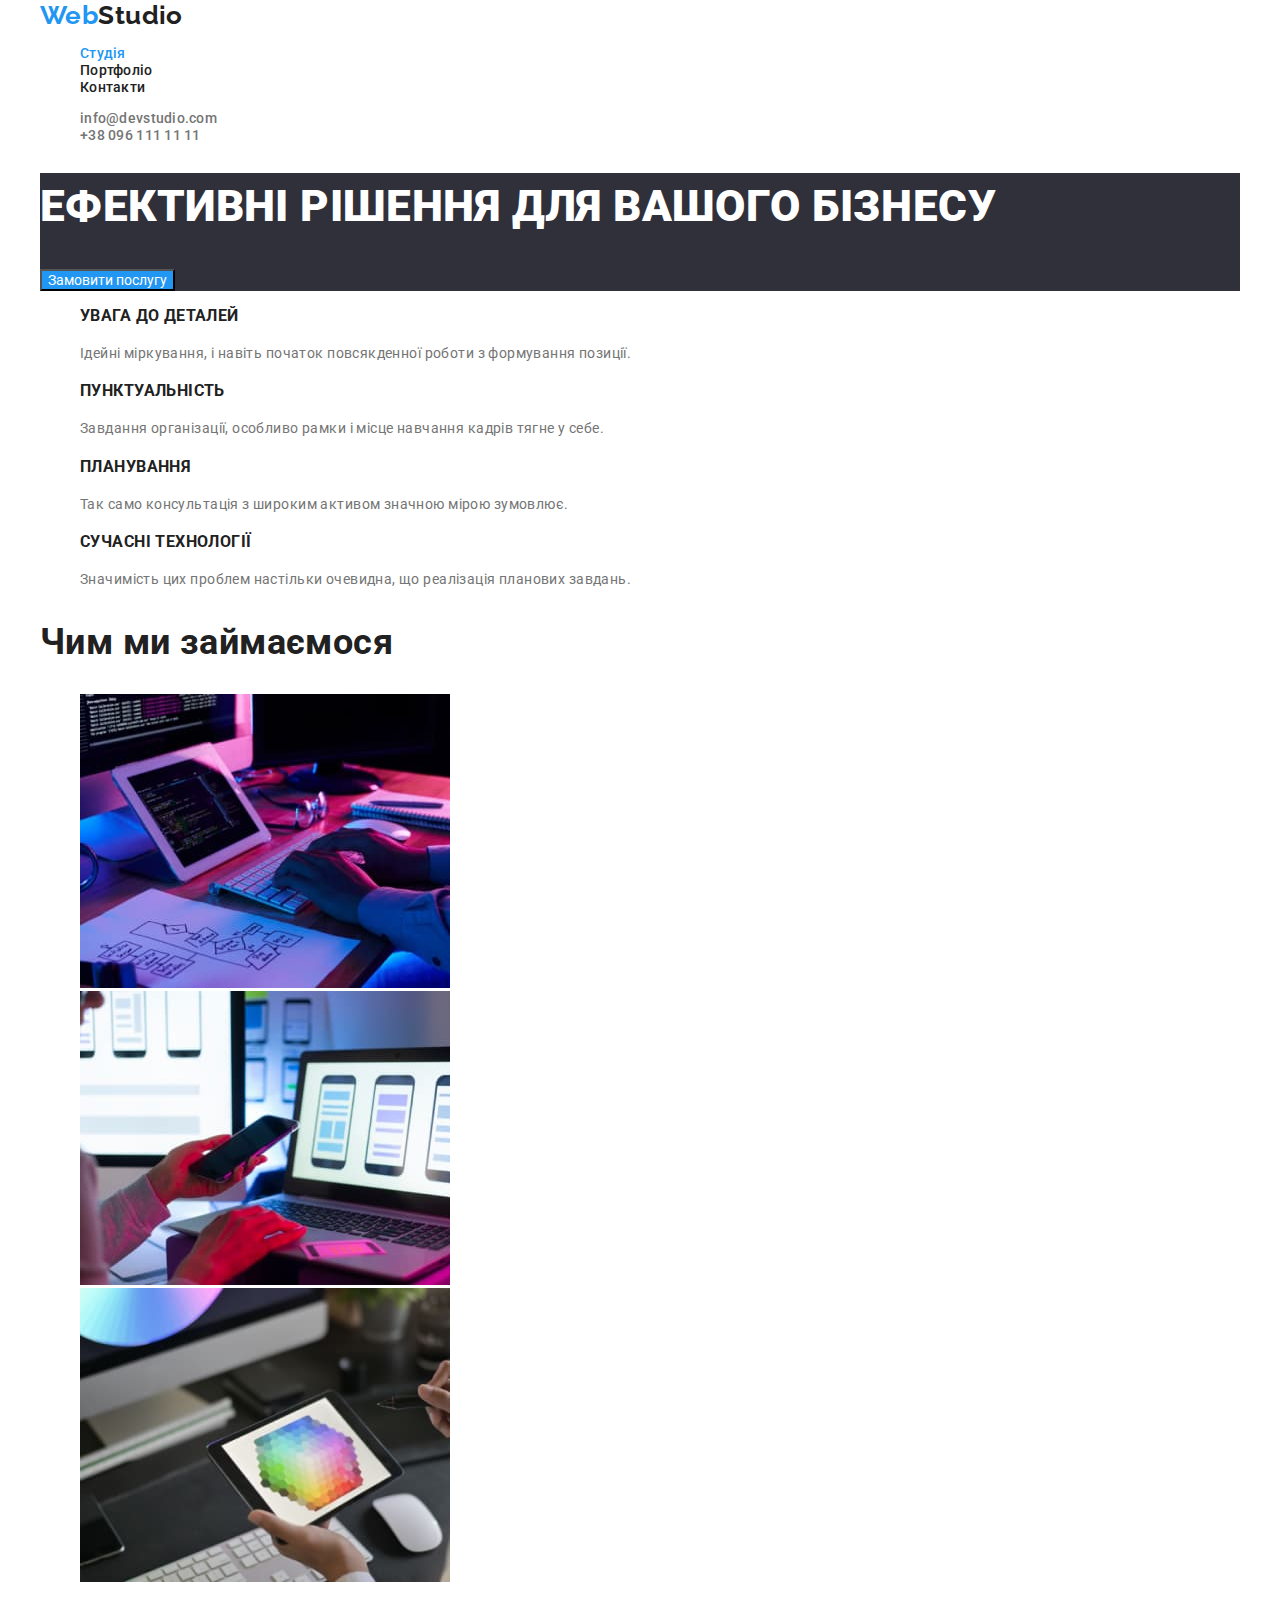
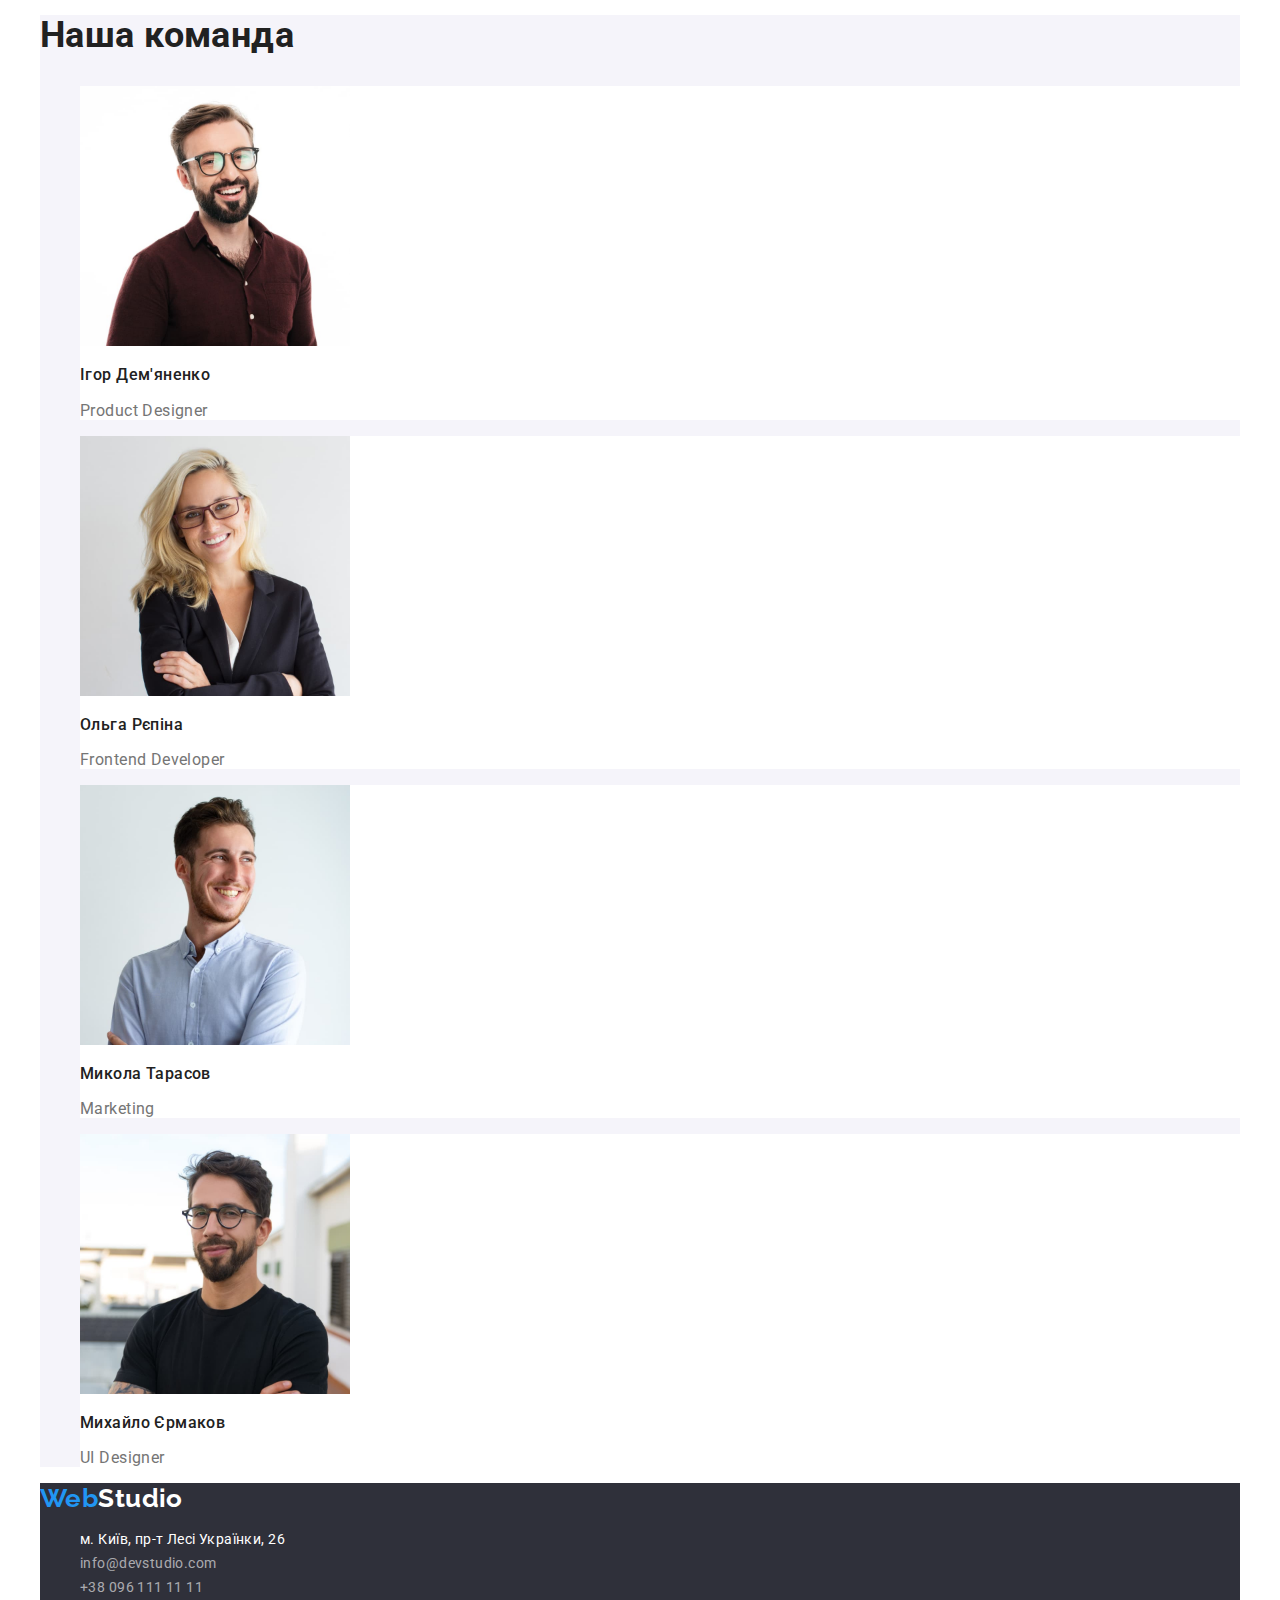
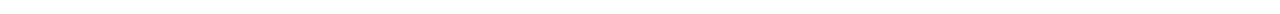
==== index.html @ c24fa5ad "start hw3" ====
<!DOCTYPE html>
<html lang="uk">
  <head>
    <meta charset="UTF-8" />
    <meta http-equiv="X-UA-Compatible" content="IE=edge" />
    <meta name="viewport" content="width=device-width, initial-scale=1.0" />
    <title>WebStudio</title>
    <link rel="preconnect" href="https://fonts.googleapis.com" />
    <link rel="preconnect" href="https://fonts.gstatic.com" crossorigin />
    <link
      href="https://fonts.googleapis.com/css2?family=Raleway:wght@700&family=Roboto:wght@400;500;700;900&display=swap"
      rel="stylesheet"
    />
    <link
      rel="stylesheet"
      href="https://cdnjs.cloudflare.com/ajax/libs/modern-normalize/1.1.0/modern-normalize.min.css"
    />
    <link rel="stylesheet" href="./css/styles.css" />
  </head>
  <div class="container">
    <body>
      <!--Header-->
      <header>
        <nav>
          <a href="./index.html" class="logo"> <span class="web-color">Web</span>Studio </a>

          <ul class="site-nav list">
            <li><a href="./index.html" class="link current"> Студія </a></li>
            <li><a href="./portfolio.html" class="link"> Портфоліо </a></li>
            <li><a href="#" class="link"> Контакти </a></li>
          </ul>
        </nav>

        <ul class="contact-nav list">
          <li><a href="mailto:info@devstudio.com" class="link-contact">info@devstudio.com</a></li>
          <li><a href="tel:+380961111111" class="link-contact">+38 096 111 11 11</a></li>
        </ul>
      </header>
      <main>
        <!--Головний банер-->
        <section class="hero">
          <h1 class="hero-text">Ефективні рішення для вашого бізнесу</h1>
          <button type="button" class="button primary">Замовити послугу</button>
        </section>
        <!--Наші переваги-->
        <section class="section">
          <h2 class="section-title visually-hidden">Наші переваги</h2>
          <ul class="feature-list list">
            <li>
              <h3 class="title-features">УВАГА ДО ДЕТАЛЕЙ</h3>
              <p class="p-features">
                Ідейні міркування, і навіть початок повсякденної роботи з формування позиції.
              </p>
            </li>
            <li>
              <h3 class="title-features">ПУНКТУАЛЬНІСТЬ</h3>
              <p class="p-features">
                Завдання організації, особливо рамки і місце навчання кадрів тягне у себе.
              </p>
            </li>
            <li>
              <h3 class="title-features">ПЛАНУВАННЯ</h3>
              <p class="p-features">
                Так само консультація з широким активом значною мірою зумовлює.
              </p>
            </li>
            <li>
              <h3 class="title-features">СУЧАСНІ ТЕХНОЛОГІЇ</h3>
              <p class="p-features">
                Значимість цих проблем настільки очевидна, що реалізація планових завдань.
              </p>
            </li>
          </ul>
        </section>
        <!--Чим ми займаємось-->
        <section class="section">
          <h2 class="section-title">Чим ми займаємося</h2>
          <ul class="list">
            <li>
              <img src="./images/box_1.jpg" alt="Програміст працює за робочим місцем" width="370" />
            </li>
            <li>
              <img
                src="./images/box_2.jpg"
                alt="Дизайнер дивиться на макети майбутнього мобільного сайту"
                width="370"
              />
            </li>
            <li>
              <img src="./images/box_3.jpg" alt="Дизайнер обирає кольори на планшеті" width="370" />
            </li>
          </ul>
        </section>
        <!--Наша команда-->
        <section class="section-team">
          <h2 class="section-title">Наша команда</h2>
          <ul class="team-list list">
            <li class="team-card">
              <img src="./images/img_1.jpg" alt="Зображення Ігора Дем'яненко" width="270" />
              <h3 class="team-header">Ігор Дем'яненко</h3>
              <p class="team-text">Product Designer</p>
            </li>
            <li class="team-card">
              <img src="./images/img_2.jpg" alt="Зображення Ольги Рєпіной" width="270" />
              <h3 class="team-header">Ольга Рєпіна</h3>
              <p class="team-text">Frontend Developer</p>
            </li>
            <li class="team-card">
              <img src="./images/img_3.jpg" alt="Зображення Миколи Тарасова" width="270" />
              <h3 class="team-header">Микола Тарасов</h3>
              <p class="team-text">Marketing</p>
            </li>
            <li class="team-card">
              <img src="./images/img_4.jpg" alt="Зображення Михайла Єрмакова" width="270" />
              <h3 class="team-header">Михайло Єрмаков</h3>
              <p class="team-text">UI Designer</p>
            </li>
          </ul>
        </section>
      </main>
      <!--Підвал-->
      <footer class="pidval">
        <a href="./index.html" class="logo-footer"> <span class="web-color">Web</span>Studio </a>
        <address class="no-italic">
          <ul class="footer-nav">
            <li>
              <a
                href="https://goo.gl/maps/CPtrU1FHBa2aNyZL9"
                target="_blank"
                rel="noopener noreferrer nofollow"
                class="google-adress"
              >
                м. Київ, пр-т Лесі Українки, 26
              </a>
            </li>
            <li>
              <a href="mailto:info@devstudio.com" class="footer-contact">info@devstudio.com</a>
            </li>
            <li><a href="tel:+380961111111" class="footer-contact">+38 096 111 11 11</a></li>
          </ul>
        </address>
      </footer>
    </body>
  </div>
</html>
---- css/styles.css ----
:root {
  --primary-text-color: #757575;
  --H-and-header: #212121;
  --logo-and-hover: #2196f3;
  --button-no-active: #f5f4fa;
  --background-color: #fff;
  --background-color-secondary: #2f303a;
}
/*головне*/
body {
  font-family: 'Raleway', sans-serif;
  font-family: 'Roboto', sans-serif;
  background-color: var(--background-color);
  color: var(--primary-text-color);
  font-weight: 400;
  font-size: 14px;
  letter-spacing: 0.03em;
  margin: 0;
}
/*загальні класи*/
.list {
  list-style: none;
}
.container {
  width: 1200px;
  margin-left: auto;
  margin-right: auto;
}
.section-title {
  font-weight: 700;
  font-size: 36px;
  line-height: 1.16;
  color: var(--H-and-header);
}
.button {
  color: var(--background-color);
  background-color: var(--logo-and-hover);
  cursor: pointer;
}
.button:hover,
.button:focus {
  background-color: #188ce8;
}
.visually-hidden {
  position: absolute;
  white-space: nowrap;
  width: 1px;
  height: 1px;
  overflow: hidden;
  border: 0;
  padding: 0;
  clip: rect(0 0 0 0);
  clip-path: inset(50%);
  margin: -1px;
}
.no-italic {
  font-style: normal;
}
/*головний банер*/
.hero {
  background: var(--background-color-secondary);
}
.hero-text {
  font-weight: 900;
  font-size: 44px;
  line-height: 1.5;
  text-transform: uppercase;
  color: var(--background-color);
}
/*логотип сайта*/
.logo {
  color: var(--H-and-header);
  font-family: 'Raleway';
  font-weight: 700;
  font-size: 26px;
  line-height: 1.19;
  text-decoration: none;
}
.web-color {
  color: var(--logo-and-hover);
}

/*навігація по сайту*/
.site-nav .link {
  color: var(--H-and-header);
  font-weight: 500;
  line-height: 1.14;
  letter-spacing: 0.02em;
  text-decoration: none;
}
.site-nav .link:hover,
.site-nav .link:focus {
  color: var(--logo-and-hover);
}
.site-nav .link.current {
  color: var(--logo-and-hover);
}
.contact-nav .link-contact {
  font-weight: 500;
  line-height: 1.14;
  letter-spacing: 0.02em;
  color: var(--primary-text-color);
  text-decoration: none;
}
.contact-nav .link-contact:hover,
.contact-nav .link-contact:focus {
  color: var(--logo-and-hover);
}
/*Наші переваги*/
.title-features {
  font-weight: 700;
  line-height: 1.14;
  text-transform: uppercase;
  color: var(--H-and-header);
}
.p-features {
  line-height: 1.71;
}
/*наша команда*/
.section-team {
  background-color: var(--button-no-active);
}
.team-card {
  background-color: var(--background-color);
}
.team-header {
  color: var(--H-and-header);
  font-weight: 500;
  font-size: 16px;
  line-height: 1.19;
}
.team-text {
  font-size: 16px;
  line-height: 1.19;
}
/*сторінка портфоліо*/
.portfolio-list .list {
  color: var(--H-and-header);
}
.button-portfolio {
  background-color: var(--button-no-active);
  color: var(--H-and-header);
  cursor: pointer;
}
.button-portfolio:hover,
.button-portfolio:focus {
  color: var(--background-color);
  background-color: var(--logo-and-hover);
}
.portfolio-header {
  font-weight: 700;
  font-size: 18px;
  line-height: 2;
  letter-spacing: 0.06em;
  color: var(--H-and-header);
}
.content-portfolio {
  font-size: 16px;
  line-height: 1.19;
}
/*footer*/
/*контакти*/
.pidval {
  background-color: var(--background-color-secondary);
}
.logo-footer {
  color: var(--background-color);
  font-family: 'Raleway';
  font-weight: 700;
  font-size: 26px;
  line-height: 1.19;
  text-decoration: none;
}
.footer-nav {
  list-style: none;
}
.google-adress {
  line-height: 1.71;
  color: var(--background-color);
  text-decoration: none;
}
.footer-contact {
  text-decoration: none;
  line-height: 1.71;
  color: rgba(255, 255, 255, 0.6);
}
.google-adress:hover,
.google-adress:focus {
  color: var(--logo-and-hover);
}
.footer-contact:hover,
.footer-contact:focus {
  color: var(--logo-and-hover);
}
/* header text color #212121 */
/* main text color #757575 */
/* text on banner and button color background: #FFFFFF; */
/* text on banner and button blue: #2196F3 ; */
/* text black: #000000; */
/* big banner: #2F303A; */
/* our team background and buttons filter: #F5F4FA; */
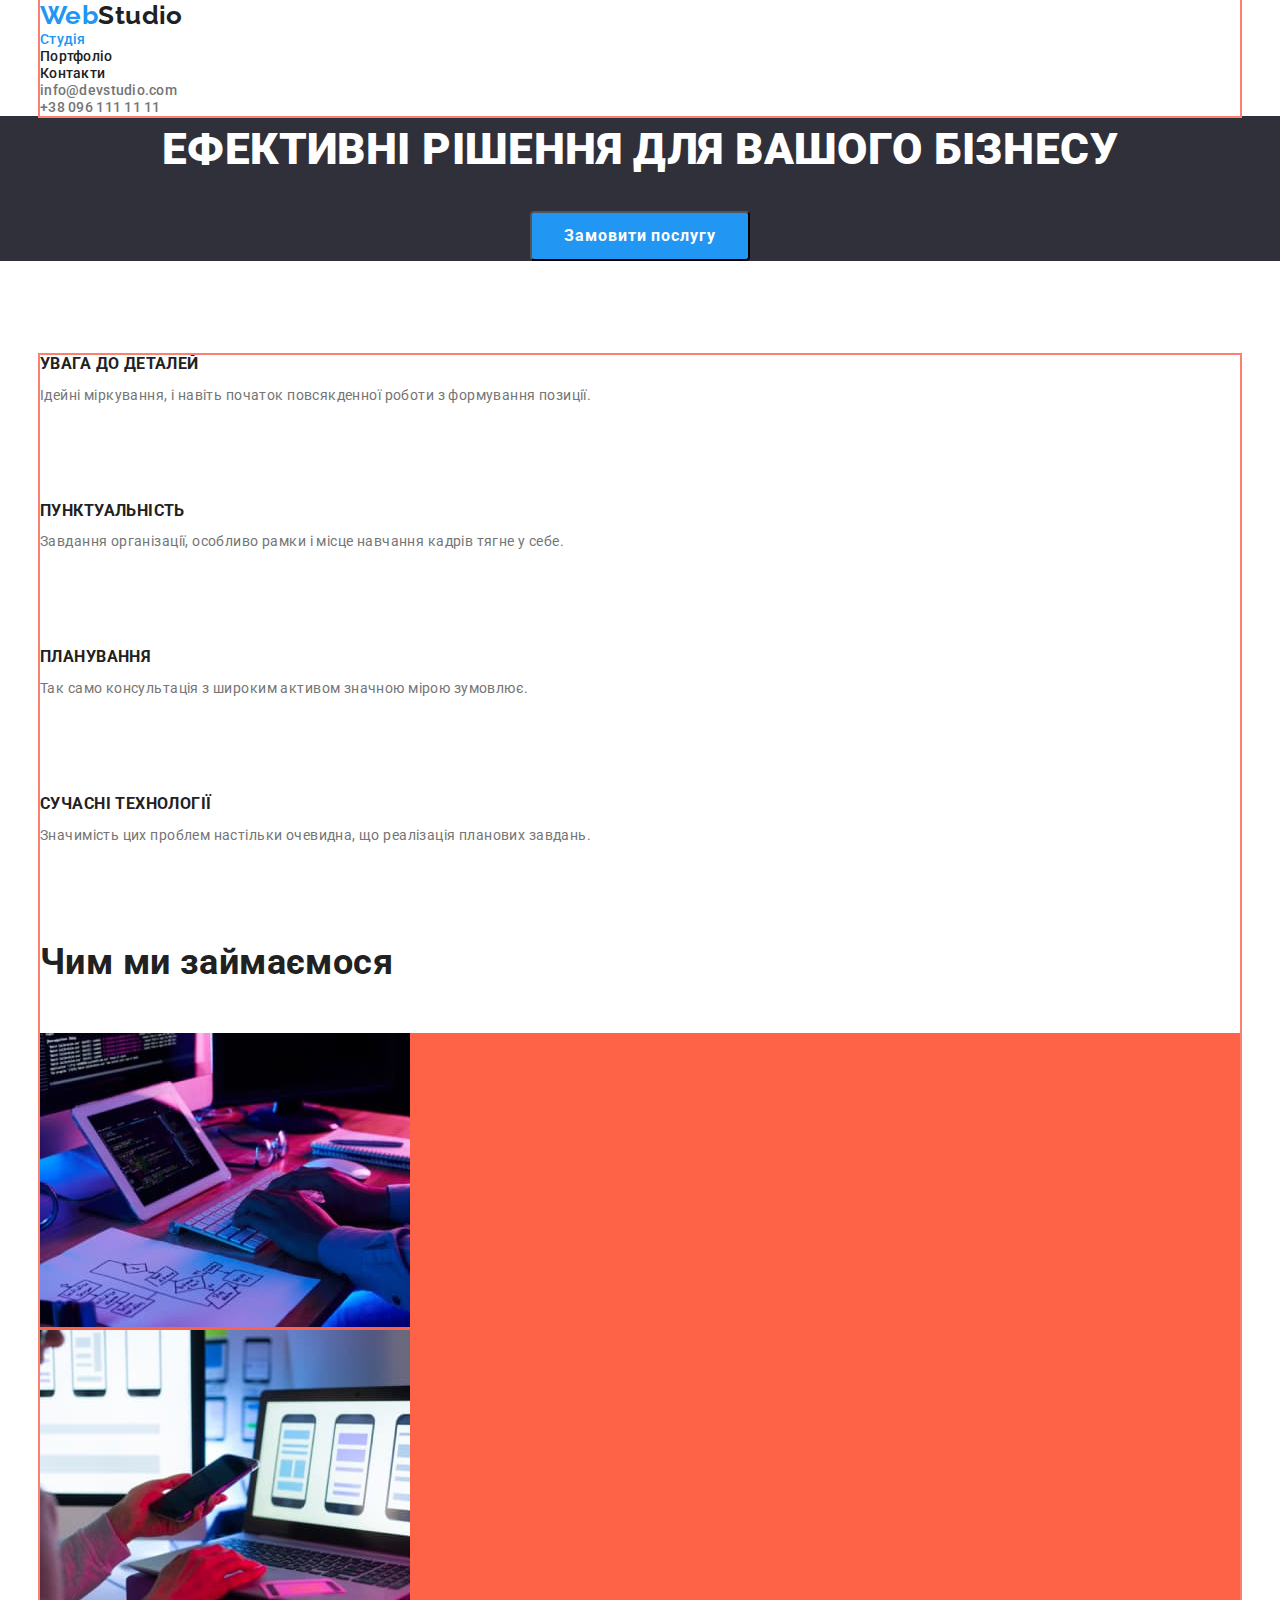
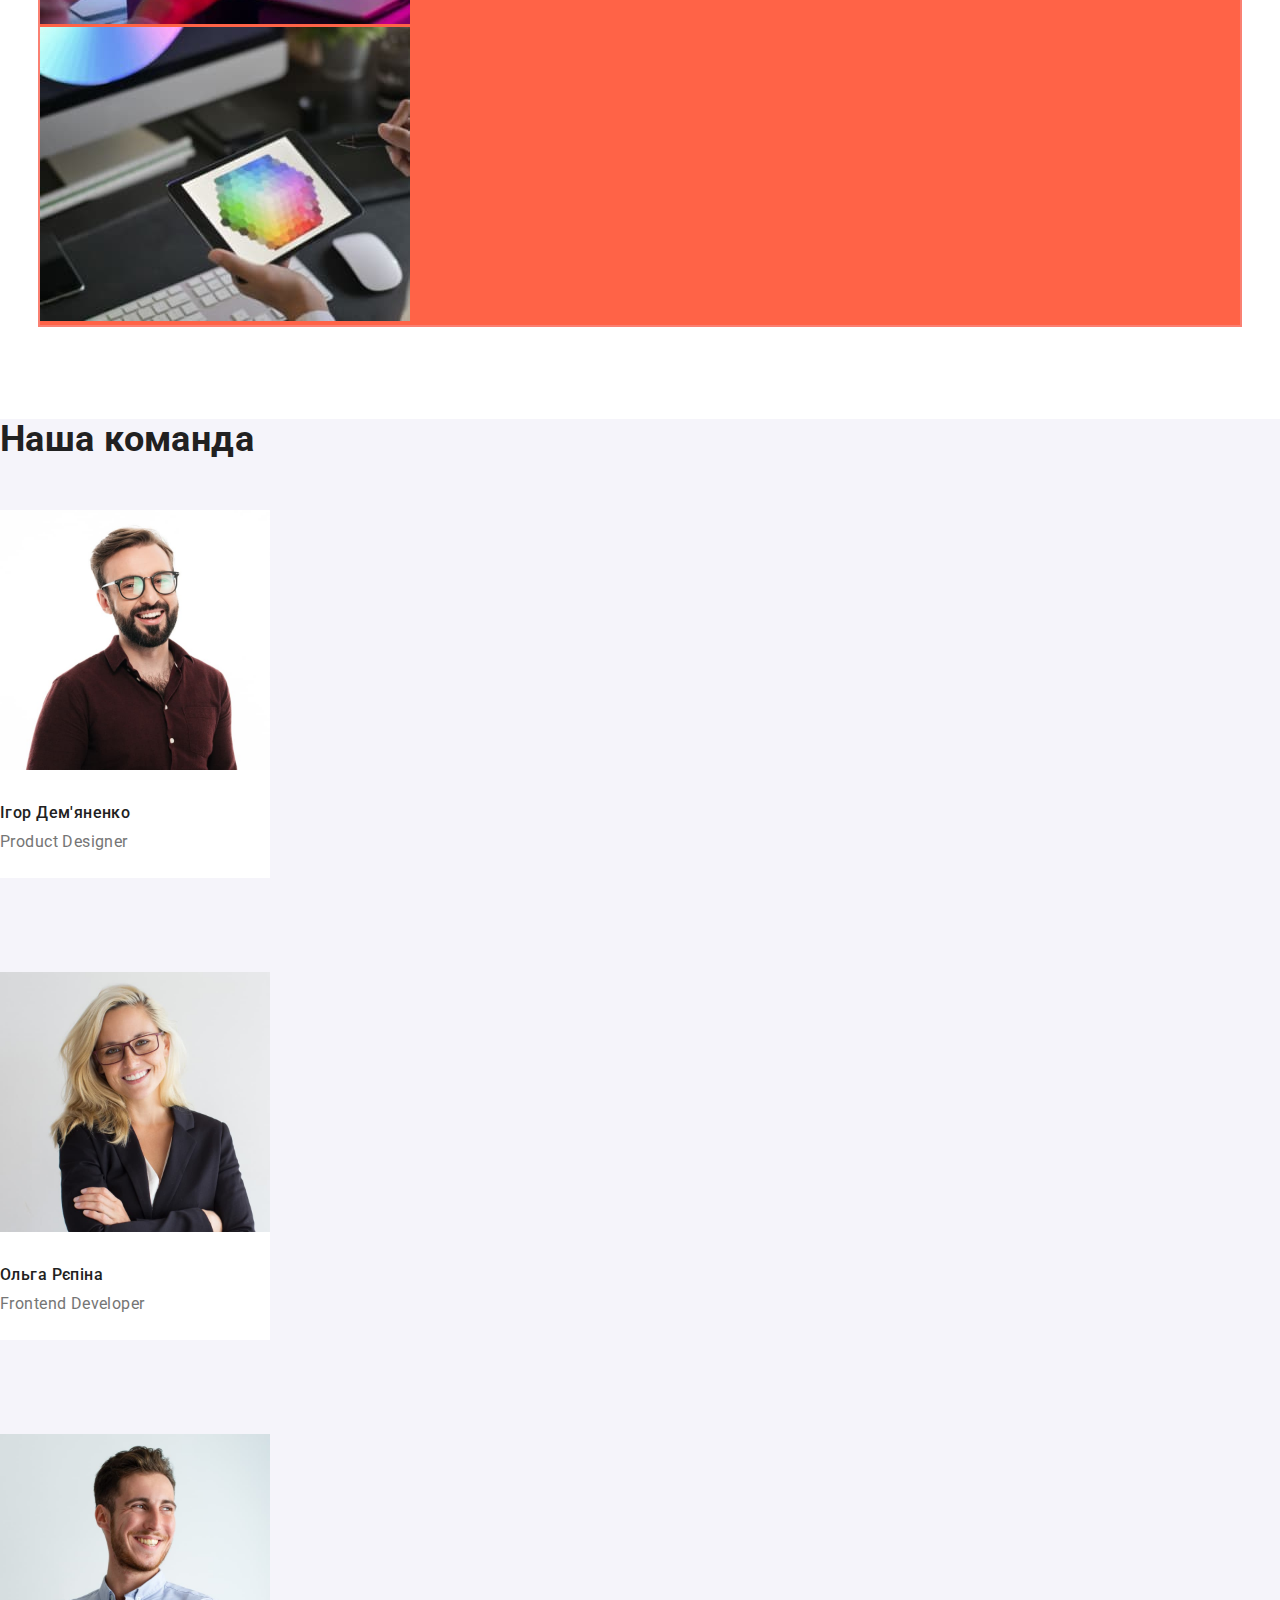
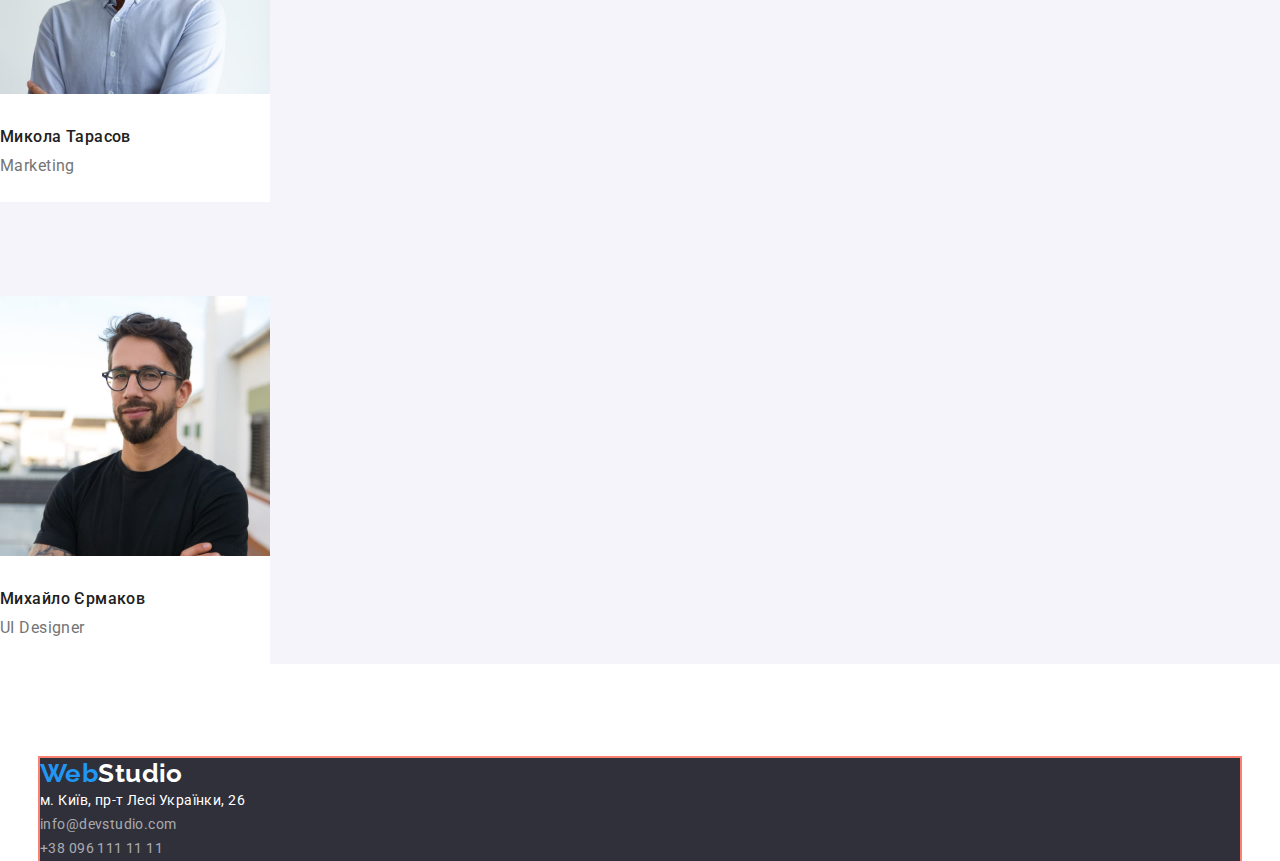
==== commit 7d0286c8: "перший урок" ====
--- a/index.html
+++ b/index.html
@@ -17,33 +17,36 @@
     />
     <link rel="stylesheet" href="./css/styles.css" />
   </head>
-  <div class="container">
-    <body>
-      <!--Header-->
-      <header>
-        <nav>
-          <a href="./index.html" class="logo"> <span class="web-color">Web</span>Studio </a>
+  <body>
+    <!--Header-->
+    <header class="container">
+      <nav>
+        <a href="./index.html" class="logo"> <span class="web-color">Web</span>Studio </a>
 
-          <ul class="site-nav list">
-            <li><a href="./index.html" class="link current"> Студія </a></li>
-            <li><a href="./portfolio.html" class="link"> Портфоліо </a></li>
-            <li><a href="#" class="link"> Контакти </a></li>
-          </ul>
-        </nav>
+        <ul class="site-nav list">
+          <li><a href="./index.html" class="link current"> Студія </a></li>
+          <li><a href="./portfolio.html" class="link"> Портфоліо </a></li>
+          <li><a href="#" class="link"> Контакти </a></li>
+        </ul>
+      </nav>
 
-        <ul class="contact-nav list">
-          <li><a href="mailto:info@devstudio.com" class="link-contact">info@devstudio.com</a></li>
-          <li><a href="tel:+380961111111" class="link-contact">+38 096 111 11 11</a></li>
-        </ul>
-      </header>
-      <main>
-        <!--Головний банер-->
-        <section class="hero">
-          <h1 class="hero-text">Ефективні рішення для вашого бізнесу</h1>
-          <button type="button" class="button primary">Замовити послугу</button>
-        </section>
-        <!--Наші переваги-->
-        <section class="section">
+      <ul class="contact-nav list">
+        <li><a href="mailto:info@devstudio.com" class="link-contact">info@devstudio.com</a></li>
+        <li><a href="tel:+380961111111" class="link-contact">+38 096 111 11 11</a></li>
+      </ul>
+    </header>
+
+    <main>
+      <!--Головний банер-->
+      <section class="hero">
+        <h1 class="hero-text">Ефективні рішення для вашого бізнесу</h1>
+        <button type="button" class="button">
+          <span class="button-text-main">Замовити послугу</span>
+        </button>
+      </section>
+      <!--Наші переваги-->
+      <div class="container">
+        <section>
           <h2 class="section-title visually-hidden">Наші переваги</h2>
           <ul class="feature-list list">
             <li>
@@ -73,9 +76,9 @@
           </ul>
         </section>
         <!--Чим ми займаємось-->
-        <section class="section">
+        <section>
           <h2 class="section-title">Чим ми займаємося</h2>
-          <ul class="list">
+          <ul class="list wedo-images">
             <li>
               <img src="./images/box_1.jpg" alt="Програміст працює за робочим місцем" width="370" />
             </li>
@@ -91,55 +94,55 @@
             </li>
           </ul>
         </section>
-        <!--Наша команда-->
-        <section class="section-team">
-          <h2 class="section-title">Наша команда</h2>
-          <ul class="team-list list">
-            <li class="team-card">
-              <img src="./images/img_1.jpg" alt="Зображення Ігора Дем'яненко" width="270" />
-              <h3 class="team-header">Ігор Дем'яненко</h3>
-              <p class="team-text">Product Designer</p>
-            </li>
-            <li class="team-card">
-              <img src="./images/img_2.jpg" alt="Зображення Ольги Рєпіной" width="270" />
-              <h3 class="team-header">Ольга Рєпіна</h3>
-              <p class="team-text">Frontend Developer</p>
-            </li>
-            <li class="team-card">
-              <img src="./images/img_3.jpg" alt="Зображення Миколи Тарасова" width="270" />
-              <h3 class="team-header">Микола Тарасов</h3>
-              <p class="team-text">Marketing</p>
-            </li>
-            <li class="team-card">
-              <img src="./images/img_4.jpg" alt="Зображення Михайла Єрмакова" width="270" />
-              <h3 class="team-header">Михайло Єрмаков</h3>
-              <p class="team-text">UI Designer</p>
-            </li>
-          </ul>
-        </section>
-      </main>
-      <!--Підвал-->
-      <footer class="pidval">
-        <a href="./index.html" class="logo-footer"> <span class="web-color">Web</span>Studio </a>
-        <address class="no-italic">
-          <ul class="footer-nav">
-            <li>
-              <a
-                href="https://goo.gl/maps/CPtrU1FHBa2aNyZL9"
-                target="_blank"
-                rel="noopener noreferrer nofollow"
-                class="google-adress"
-              >
-                м. Київ, пр-т Лесі Українки, 26
-              </a>
-            </li>
-            <li>
-              <a href="mailto:info@devstudio.com" class="footer-contact">info@devstudio.com</a>
-            </li>
-            <li><a href="tel:+380961111111" class="footer-contact">+38 096 111 11 11</a></li>
-          </ul>
-        </address>
-      </footer>
-    </body>
-  </div>
+      </div>
+      <!--Наша команда-->
+      <section class="section-team">
+        <h2 class="section-title">Наша команда</h2>
+        <ul class="team-list list">
+          <li class="team-card">
+            <img src="./images/img_1.jpg" alt="Зображення Ігора Дем'яненко" width="270" class="team-image"/>
+            <h3 class="team-header">Ігор Дем'яненко</h3>
+            <p class="team-text">Product Designer</p>
+          </li>
+          <li class="team-card">
+            <img src="./images/img_2.jpg" alt="Зображення Ольги Рєпіной" width="270" class="team-image"/>
+            <h3 class="team-header">Ольга Рєпіна</h3>
+            <p class="team-text">Frontend Developer</p>
+          </li>
+          <li class="team-card">
+            <img src="./images/img_3.jpg" alt="Зображення Миколи Тарасова" width="270" class="team-image"/>
+            <h3 class="team-header">Микола Тарасов</h3>
+            <p class="team-text">Marketing</p>
+          </li>
+          <li class="team-card">
+            <img src="./images/img_4.jpg" alt="Зображення Михайла Єрмакова" width="270" class="team-image"/>
+            <h3 class="team-header">Михайло Єрмаков</h3>
+            <p class="team-text">UI Designer</p>
+          </li>
+        </ul>
+      </section>
+    </main>
+    <!--Підвал-->
+    <footer class="pidval container">
+      <a href="./index.html" class="logo-footer"> <span class="web-color">Web</span>Studio </a>
+      <address class="no-italic">
+        <ul class="footer-nav">
+          <li>
+            <a
+              href="https://goo.gl/maps/CPtrU1FHBa2aNyZL9"
+              target="_blank"
+              rel="noopener noreferrer nofollow"
+              class="google-adress"
+            >
+              м. Київ, пр-т Лесі Українки, 26
+            </a>
+          </li>
+          <li>
+            <a href="mailto:info@devstudio.com" class="footer-contact">info@devstudio.com</a>
+          </li>
+          <li><a href="tel:+380961111111" class="footer-contact">+38 096 111 11 11</a></li>
+        </ul>
+      </address>
+    </footer>
+  </body>
 </html>
--- a/css/styles.css
+++ b/css/styles.css
@@ -15,24 +15,38 @@
   font-weight: 400;
   font-size: 14px;
   letter-spacing: 0.03em;
-  margin: 0;
 }
 /*загальні класи*/
 .list {
   list-style: none;
+  padding: 0;
+  margin: 0;
 }
 .container {
   width: 1200px;
   margin-left: auto;
   margin-right: auto;
+  outline: 2px solid salmon;
 }
 .section-title {
+  margin-top: 0;
+  margin-bottom: 50px;
   font-weight: 700;
   font-size: 36px;
   line-height: 1.16;
   color: var(--H-and-header);
 }
+.wedo-images {
+  margin-bottom: 94px;
+  background-color: tomato;
+}
 .button {
+  display: inline-block;
+  padding: 10px 32px;
+  border-radius: 4px;
+  min-width: 216px;
+  min-height: 50px;
+  text-align: center;
   color: var(--background-color);
   background-color: var(--logo-and-hover);
   cursor: pointer;
@@ -40,6 +54,13 @@
 .button:hover,
 .button:focus {
   background-color: #188ce8;
+  box-shadow: 0px 4px 4px rgba(0, 0, 0, 0.15);
+}
+.button-text-main {
+  font-weight: 700;
+  font-size: 16px;
+  line-height: 1, 88;
+  letter-spacing: 0.06em;
 }
 .visually-hidden {
   position: absolute;
@@ -59,13 +80,18 @@
 /*головний банер*/
 .hero {
   background: var(--background-color-secondary);
+  text-align: center;
 }
 .hero-text {
+  margin-top: 0;
+  margin-bottom: 40;
   font-weight: 900;
   font-size: 44px;
   line-height: 1.5;
   text-transform: uppercase;
   color: var(--background-color);
+
+  /* background-color: tomato; */
 }
 /*логотип сайта*/
 .logo {
@@ -108,12 +134,16 @@
 }
 /*Наші переваги*/
 .title-features {
+  margin-top: 94px;
+  margin-bottom: 10px;
   font-weight: 700;
   line-height: 1.14;
   text-transform: uppercase;
   color: var(--H-and-header);
 }
 .p-features {
+  margin-top: 0;
+  margin-bottom: 94px;
   line-height: 1.71;
 }
 /*наша команда*/
@@ -122,28 +152,51 @@
 }
 .team-card {
   background-color: var(--background-color);
+  width: 270px;
+  height: 368px;
+  margin-bottom: 94px;
 }
 .team-header {
+  margin-top: 0;
+  margin-bottom: 10px;
   color: var(--H-and-header);
   font-weight: 500;
   font-size: 16px;
   line-height: 1.19;
 }
 .team-text {
-  font-size: 16px;
-  line-height: 1.19;
+  margin-top: 0;
+  margin-bottom: 30px;
+  font-size: 16px;
+  line-height: 1.19;
+}
+.team-image {
+  margin-bottom: 30px;
 }
 /*сторінка портфоліо*/
 .portfolio-list .list {
   color: var(--H-and-header);
 }
 .button-portfolio {
+  padding: 6px 25px;
+  border-radius: 4px;
+  min-width: 73px;
+  min-height: 38px;
   background-color: var(--button-no-active);
   color: var(--H-and-header);
   cursor: pointer;
+  text-align: center;
+}
+.btn-text-portfolio {
+  font-weight: 500;
+  font-size: 16px;
+  line-height: 1, 63;
+  letter-spacing: 0.03em;
 }
 .button-portfolio:hover,
 .button-portfolio:focus {
+  box-shadow: 0px 3px 1px rgba(0, 0, 0, 0.1), 0px 1px 2px rgba(0, 0, 0, 0.08),
+    0px 2px 2px rgba(0, 0, 0, 0.12);
   color: var(--background-color);
   background-color: var(--logo-and-hover);
 }
@@ -173,6 +226,8 @@
 }
 .footer-nav {
   list-style: none;
+  padding: 0;
+  margin: 0;
 }
 .google-adress {
   line-height: 1.71;
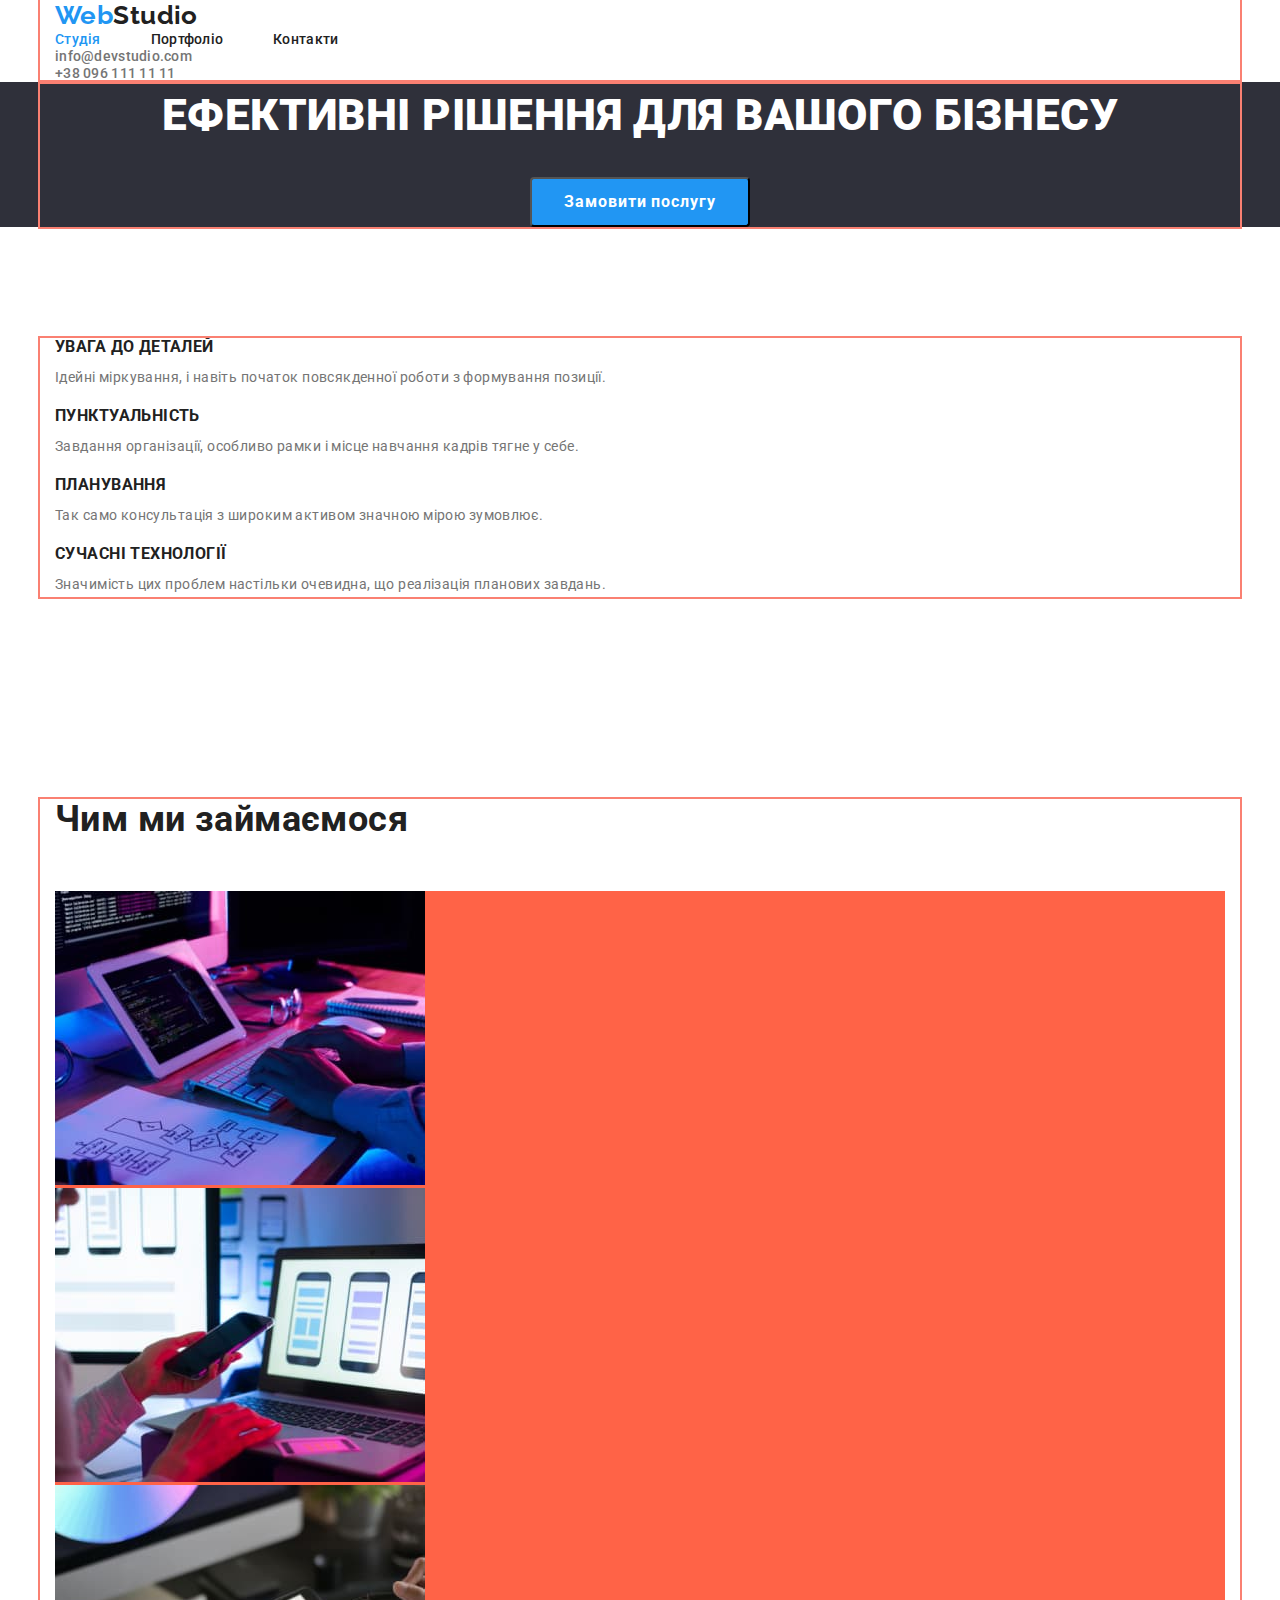
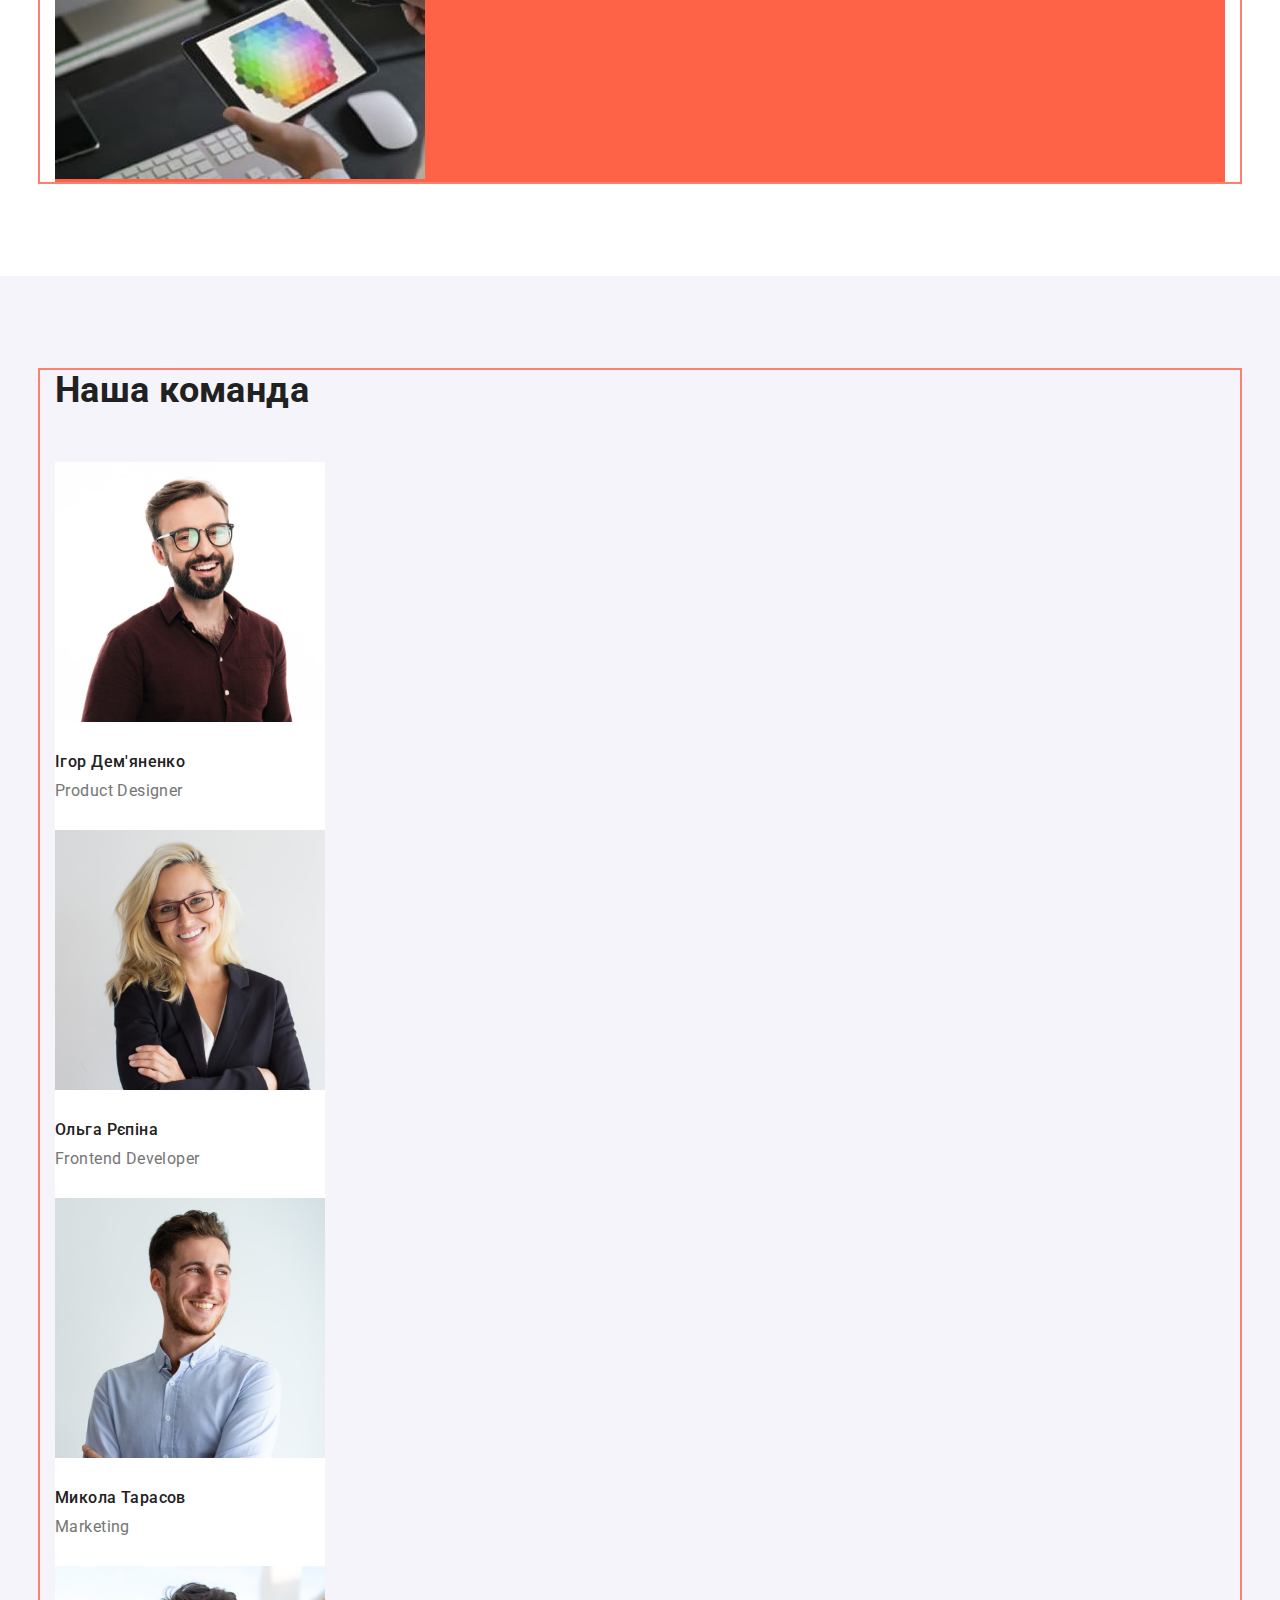
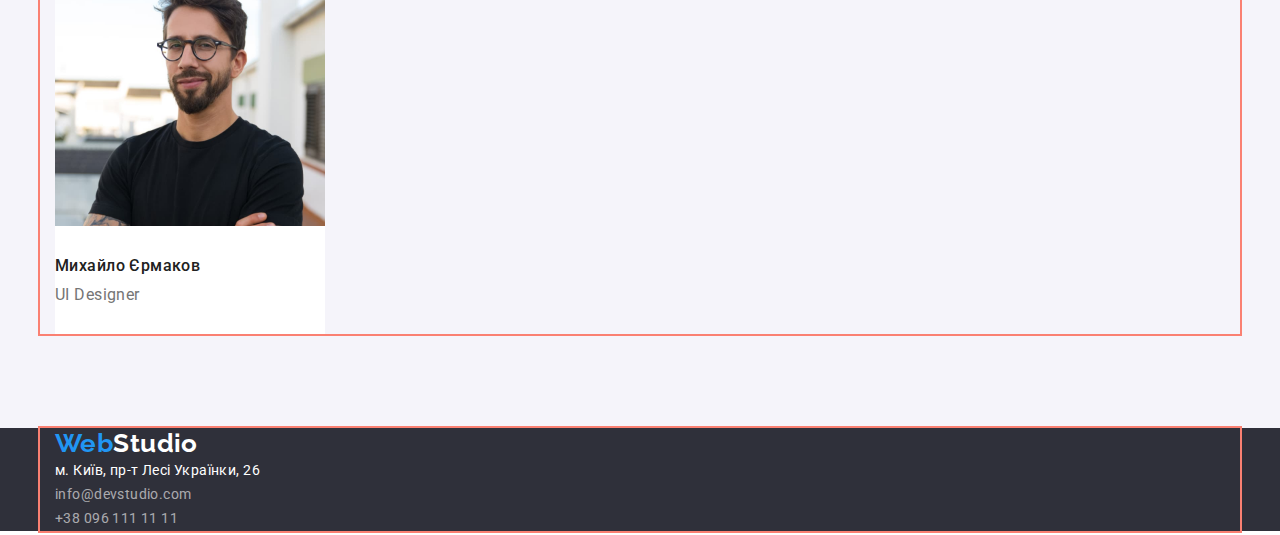
==== commit 74d326d6: "исправил ошибки" ====
--- a/index.html
+++ b/index.html
@@ -19,34 +19,36 @@
   </head>
   <body>
     <!--Header-->
-    <header class="container">
-      <nav>
-        <a href="./index.html" class="logo"> <span class="web-color">Web</span>Studio </a>
+    <header>
+      <div class="container">
+        <nav>
+          <a href="./index.html" class="logo"> <span class="web-color">Web</span>Studio </a>
 
-        <ul class="site-nav list">
-          <li><a href="./index.html" class="link current"> Студія </a></li>
-          <li><a href="./portfolio.html" class="link"> Портфоліо </a></li>
-          <li><a href="#" class="link"> Контакти </a></li>
+          <ul class="site-nav list">
+            <li class="li-item"><a href="./index.html" class="link current"> Студія </a></li>
+            <li class="li-item"><a href="./portfolio.html" class="link"> Портфоліо </a></li>
+            <li class="li-item"><a href="#" class="link"> Контакти </a></li>
+          </ul>
+        </nav>
+        <ul class="contact-nav list">
+          <li><a href="mailto:info@devstudio.com" class="link-contact">info@devstudio.com</a></li>
+          <li><a href="tel:+380961111111" class="link-contact">+38 096 111 11 11</a></li>
         </ul>
-      </nav>
-
-      <ul class="contact-nav list">
-        <li><a href="mailto:info@devstudio.com" class="link-contact">info@devstudio.com</a></li>
-        <li><a href="tel:+380961111111" class="link-contact">+38 096 111 11 11</a></li>
-      </ul>
+      </div>
     </header>
-
     <main>
       <!--Головний банер-->
       <section class="hero">
-        <h1 class="hero-text">Ефективні рішення для вашого бізнесу</h1>
-        <button type="button" class="button">
-          <span class="button-text-main">Замовити послугу</span>
-        </button>
+        <div class="container">
+          <h1 class="hero-text">Ефективні рішення для вашого бізнесу</h1>
+          <button type="button" class="button">
+            <span class="button-text-main">Замовити послугу</span>
+          </button>
+        </div>
       </section>
       <!--Наші переваги-->
-      <div class="container">
-        <section>
+      <section class="section">
+        <div class="container">
           <h2 class="section-title visually-hidden">Наші переваги</h2>
           <ul class="feature-list list">
             <li>
@@ -74,9 +76,11 @@
               </p>
             </li>
           </ul>
-        </section>
-        <!--Чим ми займаємось-->
-        <section>
+        </div>
+      </section>
+      <!--Чим ми займаємось-->
+      <section class="section">
+        <div class="container">
           <h2 class="section-title">Чим ми займаємося</h2>
           <ul class="list wedo-images">
             <li>
@@ -93,56 +97,80 @@
               <img src="./images/box_3.jpg" alt="Дизайнер обирає кольори на планшеті" width="370" />
             </li>
           </ul>
-        </section>
-      </div>
+        </div>
+      </section>
       <!--Наша команда-->
-      <section class="section-team">
-        <h2 class="section-title">Наша команда</h2>
-        <ul class="team-list list">
-          <li class="team-card">
-            <img src="./images/img_1.jpg" alt="Зображення Ігора Дем'яненко" width="270" class="team-image"/>
-            <h3 class="team-header">Ігор Дем'яненко</h3>
-            <p class="team-text">Product Designer</p>
-          </li>
-          <li class="team-card">
-            <img src="./images/img_2.jpg" alt="Зображення Ольги Рєпіной" width="270" class="team-image"/>
-            <h3 class="team-header">Ольга Рєпіна</h3>
-            <p class="team-text">Frontend Developer</p>
-          </li>
-          <li class="team-card">
-            <img src="./images/img_3.jpg" alt="Зображення Миколи Тарасова" width="270" class="team-image"/>
-            <h3 class="team-header">Микола Тарасов</h3>
-            <p class="team-text">Marketing</p>
-          </li>
-          <li class="team-card">
-            <img src="./images/img_4.jpg" alt="Зображення Михайла Єрмакова" width="270" class="team-image"/>
-            <h3 class="team-header">Михайло Єрмаков</h3>
-            <p class="team-text">UI Designer</p>
-          </li>
-        </ul>
+      <section class="section section-team">
+        <div class="container">
+          <h2 class="section-title">Наша команда</h2>
+          <ul class="team-list list">
+            <li class="team-card">
+              <img
+                src="./images/img_1.jpg"
+                alt="Зображення Ігора Дем'яненко"
+                width="270"
+                class="team-image"
+              />
+              <h3 class="team-header">Ігор Дем'яненко</h3>
+              <p class="team-text">Product Designer</p>
+            </li>
+            <li class="team-card">
+              <img
+                src="./images/img_2.jpg"
+                alt="Зображення Ольги Рєпіной"
+                width="270"
+                class="team-image"
+              />
+              <h3 class="team-header">Ольга Рєпіна</h3>
+              <p class="team-text">Frontend Developer</p>
+            </li>
+            <li class="team-card">
+              <img
+                src="./images/img_3.jpg"
+                alt="Зображення Миколи Тарасова"
+                width="270"
+                class="team-image"
+              />
+              <h3 class="team-header">Микола Тарасов</h3>
+              <p class="team-text">Marketing</p>
+            </li>
+            <li class="team-card">
+              <img
+                src="./images/img_4.jpg"
+                alt="Зображення Михайла Єрмакова"
+                width="270"
+                class="team-image"
+              />
+              <h3 class="team-header">Михайло Єрмаков</h3>
+              <p class="team-text">UI Designer</p>
+            </li>
+          </ul>
+        </div>
       </section>
     </main>
     <!--Підвал-->
-    <footer class="pidval container">
-      <a href="./index.html" class="logo-footer"> <span class="web-color">Web</span>Studio </a>
-      <address class="no-italic">
-        <ul class="footer-nav">
-          <li>
-            <a
-              href="https://goo.gl/maps/CPtrU1FHBa2aNyZL9"
-              target="_blank"
-              rel="noopener noreferrer nofollow"
-              class="google-adress"
-            >
-              м. Київ, пр-т Лесі Українки, 26
-            </a>
-          </li>
-          <li>
-            <a href="mailto:info@devstudio.com" class="footer-contact">info@devstudio.com</a>
-          </li>
-          <li><a href="tel:+380961111111" class="footer-contact">+38 096 111 11 11</a></li>
-        </ul>
-      </address>
+    <footer class="pidval">
+      <div class="container">
+        <a href="./index.html" class="logo-footer"> <span class="web-color">Web</span>Studio </a>
+        <address class="no-italic">
+          <ul class="footer-nav">
+            <li>
+              <a
+                href="https://goo.gl/maps/CPtrU1FHBa2aNyZL9"
+                target="_blank"
+                rel="noopener noreferrer nofollow"
+                class="google-adress"
+              >
+                м. Київ, пр-т Лесі Українки, 26
+              </a>
+            </li>
+            <li>
+              <a href="mailto:info@devstudio.com" class="footer-contact">info@devstudio.com</a>
+            </li>
+            <li><a href="tel:+380961111111" class="footer-contact phone">+38 096 111 11 11</a></li>
+          </ul>
+        </address>
+      </div>
     </footer>
   </body>
 </html>
--- a/css/styles.css
+++ b/css/styles.css
@@ -17,15 +17,20 @@
   letter-spacing: 0.03em;
 }
 /*загальні класи*/
+.section {
+  padding-top: 94px;
+  padding-bottom: 94px;
+}
 .list {
   list-style: none;
   padding: 0;
   margin: 0;
 }
 .container {
+  width: 100%;
+  margin: 0 auto;
   width: 1200px;
-  margin-left: auto;
-  margin-right: auto;
+  padding: 0 15px;
   outline: 2px solid salmon;
 }
 .section-title {
@@ -37,7 +42,6 @@
   color: var(--H-and-header);
 }
 .wedo-images {
-  margin-bottom: 94px;
   background-color: tomato;
 }
 .button {
@@ -121,6 +125,12 @@
 .site-nav .link.current {
   color: var(--logo-and-hover);
 }
+.site-nav {
+  display: flex;
+}
+.site-nav .li-item {
+  margin-right: 50px;
+}
 .contact-nav .link-contact {
   font-weight: 500;
   line-height: 1.14;
@@ -134,7 +144,6 @@
 }
 /*Наші переваги*/
 .title-features {
-  margin-top: 94px;
   margin-bottom: 10px;
   font-weight: 700;
   line-height: 1.14;
@@ -143,7 +152,6 @@
 }
 .p-features {
   margin-top: 0;
-  margin-bottom: 94px;
   line-height: 1.71;
 }
 /*наша команда*/
@@ -154,7 +162,6 @@
   background-color: var(--background-color);
   width: 270px;
   height: 368px;
-  margin-bottom: 94px;
 }
 .team-header {
   margin-top: 0;
@@ -172,8 +179,13 @@
 }
 .team-image {
   margin-bottom: 30px;
+  display: block;
 }
 /*сторінка портфоліо*/
+.portfolio-image {
+  margin-bottom: 20px;
+  display: block;
+}
 .portfolio-list .list {
   color: var(--H-and-header);
 }
@@ -206,17 +218,28 @@
   line-height: 2;
   letter-spacing: 0.06em;
   color: var(--H-and-header);
+  margin-top: 0;
+  margin-bottom: 4px;
+  background-color: tomato;
 }
 .content-portfolio {
   font-size: 16px;
   line-height: 1.19;
+  margin-top: 0;
+  margin-bottom: 20px;
+}
+.list-filters {
+  margin-bottom: 34px;
 }
 /*footer*/
 /*контакти*/
 .pidval {
   background-color: var(--background-color-secondary);
+  /* padding: 60px 0; */
 }
 .logo-footer {
+  margin-top: 0px;
+  margin-bottom: 20px;
   color: var(--background-color);
   font-family: 'Raleway';
   font-weight: 700;
@@ -230,11 +253,15 @@
   margin: 0;
 }
 .google-adress {
+  padding-top: 0;
+  padding-bottom: 9px;
   line-height: 1.71;
   color: var(--background-color);
   text-decoration: none;
 }
 .footer-contact {
+  padding-top: 0;
+  padding-bottom: 9px;
   text-decoration: none;
   line-height: 1.71;
   color: rgba(255, 255, 255, 0.6);
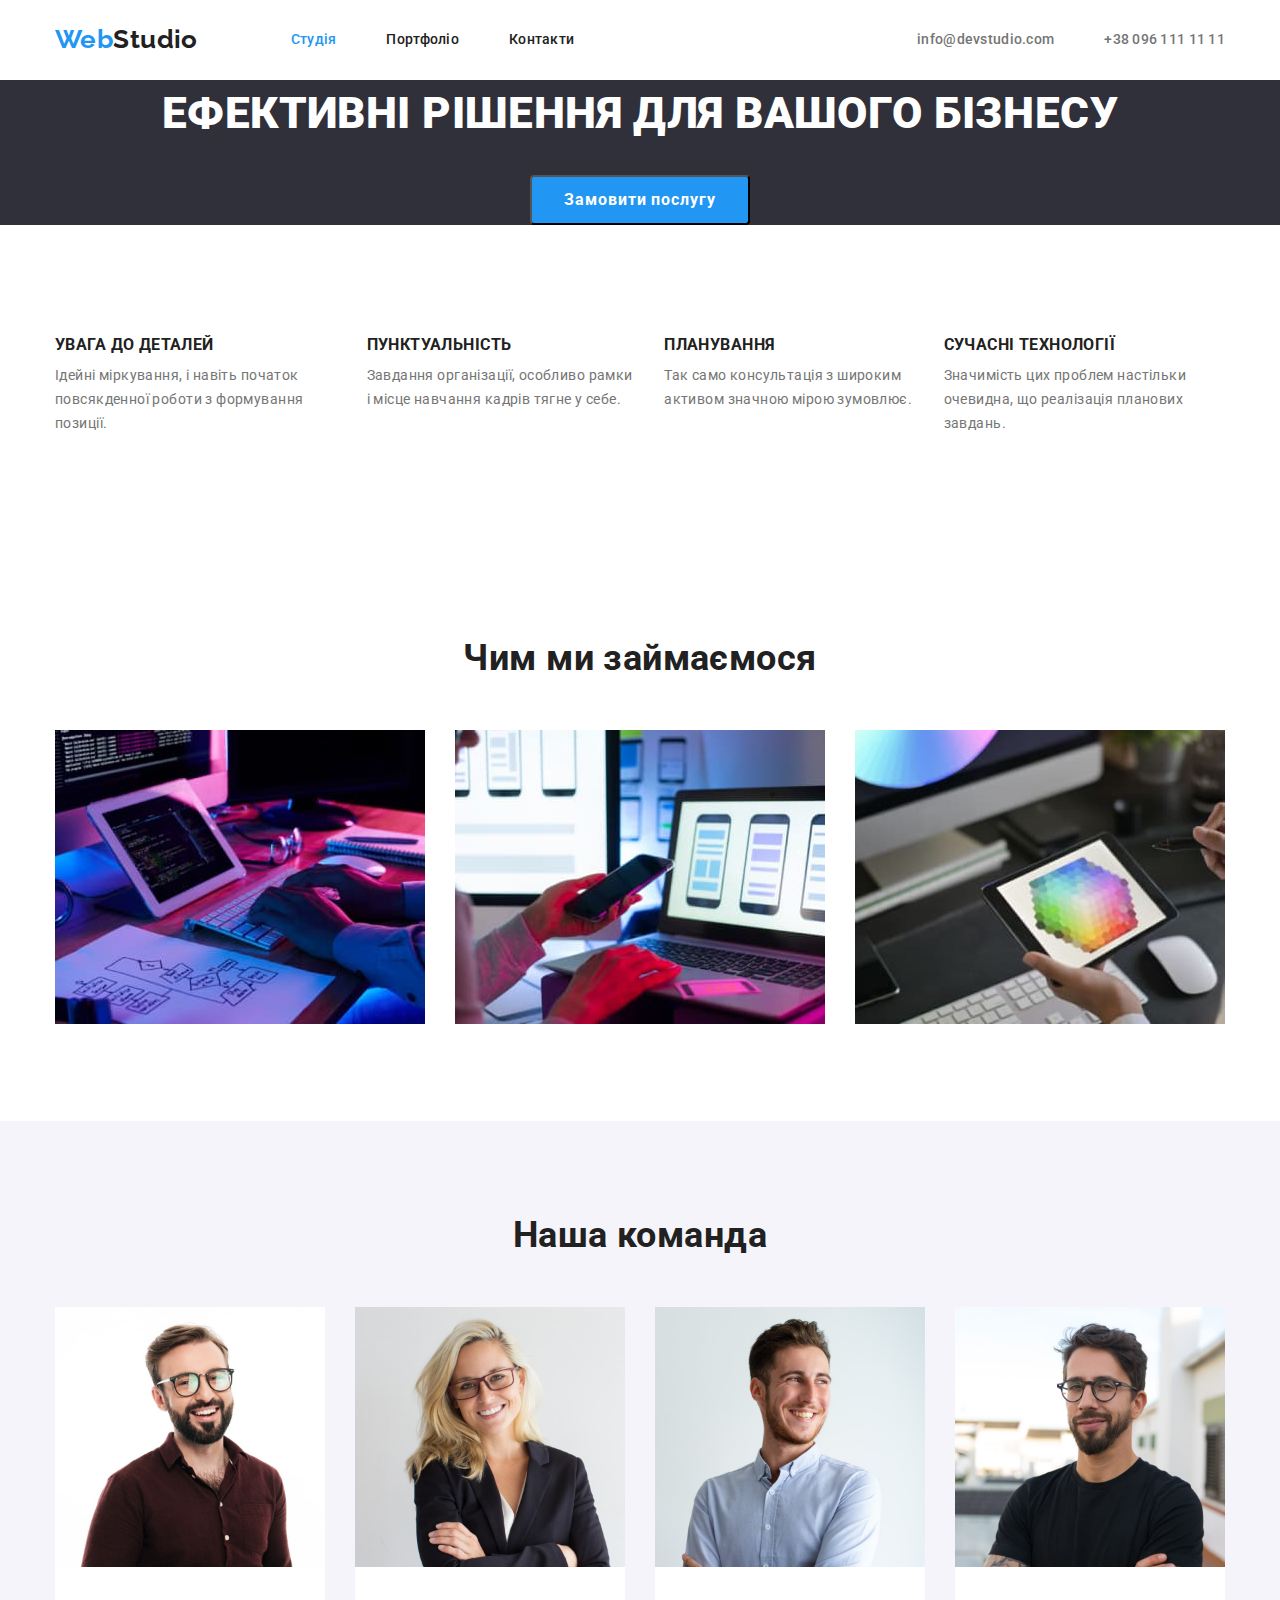
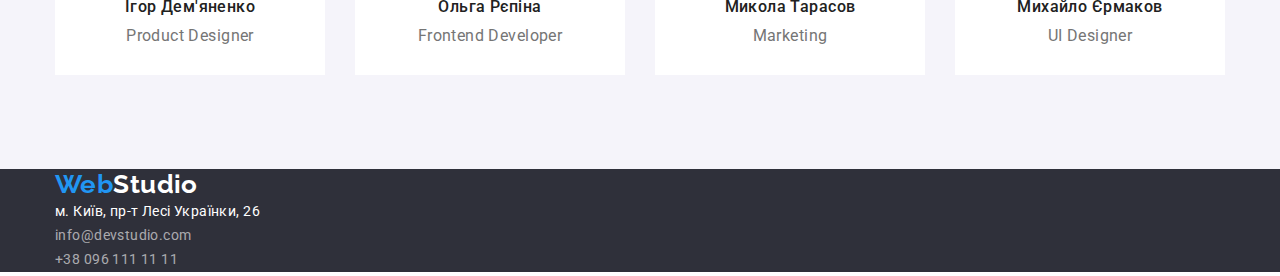
==== commit d1f7ee9a: "промежуток" ====
--- a/index.html
+++ b/index.html
@@ -20,10 +20,9 @@
   <body>
     <!--Header-->
     <header>
-      <div class="container">
-        <nav>
+      <div class="container main-nav">
+        <nav class="main-nav">
           <a href="./index.html" class="logo"> <span class="web-color">Web</span>Studio </a>
-
           <ul class="site-nav list">
             <li class="li-item"><a href="./index.html" class="link current"> Студія </a></li>
             <li class="li-item"><a href="./portfolio.html" class="link"> Портфоліо </a></li>
@@ -31,8 +30,12 @@
           </ul>
         </nav>
         <ul class="contact-nav list">
-          <li><a href="mailto:info@devstudio.com" class="link-contact">info@devstudio.com</a></li>
-          <li><a href="tel:+380961111111" class="link-contact">+38 096 111 11 11</a></li>
+          <li class="item-contact">
+            <a href="mailto:info@devstudio.com" class="link-contact">info@devstudio.com</a>
+          </li>
+          <li class="item-contact">
+            <a href="tel:+380961111111" class="link-contact">+38 096 111 11 11</a>
+          </li>
         </ul>
       </div>
     </header>
@@ -51,25 +54,25 @@
         <div class="container">
           <h2 class="section-title visually-hidden">Наші переваги</h2>
           <ul class="feature-list list">
-            <li>
+            <li class="feature-item">
               <h3 class="title-features">УВАГА ДО ДЕТАЛЕЙ</h3>
               <p class="p-features">
                 Ідейні міркування, і навіть початок повсякденної роботи з формування позиції.
               </p>
             </li>
-            <li>
+            <li class="feature-item">
               <h3 class="title-features">ПУНКТУАЛЬНІСТЬ</h3>
               <p class="p-features">
                 Завдання організації, особливо рамки і місце навчання кадрів тягне у себе.
               </p>
             </li>
-            <li>
+            <li class="feature-item">
               <h3 class="title-features">ПЛАНУВАННЯ</h3>
               <p class="p-features">
                 Так само консультація з широким активом значною мірою зумовлює.
               </p>
             </li>
-            <li>
+            <li class="feature-item">
               <h3 class="title-features">СУЧАСНІ ТЕХНОЛОГІЇ</h3>
               <p class="p-features">
                 Значимість цих проблем настільки очевидна, що реалізація планових завдань.
@@ -83,17 +86,17 @@
         <div class="container">
           <h2 class="section-title">Чим ми займаємося</h2>
           <ul class="list wedo-images">
-            <li>
+            <li class="wedo-items">
               <img src="./images/box_1.jpg" alt="Програміст працює за робочим місцем" width="370" />
             </li>
-            <li>
+            <li class="wedo-items">
               <img
                 src="./images/box_2.jpg"
                 alt="Дизайнер дивиться на макети майбутнього мобільного сайту"
                 width="370"
               />
             </li>
-            <li>
+            <li class="wedo-items">
               <img src="./images/box_3.jpg" alt="Дизайнер обирає кольори на планшеті" width="370" />
             </li>
           </ul>
--- a/css/styles.css
+++ b/css/styles.css
@@ -31,7 +31,6 @@
   margin: 0 auto;
   width: 1200px;
   padding: 0 15px;
-  outline: 2px solid salmon;
 }
 .section-title {
   margin-top: 0;
@@ -40,9 +39,14 @@
   font-size: 36px;
   line-height: 1.16;
   color: var(--H-and-header);
-}
-.wedo-images {
-  background-color: tomato;
+  text-align: center;
+}
+.main-nav {
+  display: flex;
+  align-items: center;
+}
+.header {
+  border-bottom: 1px solid #ececec;
 }
 .button {
   display: inline-block;
@@ -105,6 +109,10 @@
   font-size: 26px;
   line-height: 1.19;
   text-decoration: none;
+  display: block;
+  padding-top: 24px;
+  padding-bottom: 25px;
+  margin-right: 93px;
 }
 .web-color {
   color: var(--logo-and-hover);
@@ -117,6 +125,9 @@
   line-height: 1.14;
   letter-spacing: 0.02em;
   text-decoration: none;
+  padding-top: 32px;
+  padding-bottom: 32px;
+  display: block;
 }
 .site-nav .link:hover,
 .site-nav .link:focus {
@@ -128,10 +139,20 @@
 .site-nav {
   display: flex;
 }
-.site-nav .li-item {
-  margin-right: 50px;
+.site-nav .li-item + .li-item {
+  margin-left: 50px;
+}
+.contact-nav {
+  display: flex;
+  margin-left: auto;
+}
+.contact-nav .item-contact + .item-contact {
+  margin-left: 50px;
 }
 .contact-nav .link-contact {
+  padding-top: 32px;
+  padding-bottom: 32px;
+  display: block;
   font-weight: 500;
   line-height: 1.14;
   letter-spacing: 0.02em;
@@ -143,6 +164,12 @@
   color: var(--logo-and-hover);
 }
 /*Наші переваги*/
+.feature-list {
+  display: flex;
+}
+.feature-list .feature-item + .feature-item {
+  margin-left: 30px;
+}
 .title-features {
   margin-bottom: 10px;
   font-weight: 700;
@@ -154,7 +181,20 @@
   margin-top: 0;
   line-height: 1.71;
 }
+/* що ми робимо */
+.wedo-images {
+  display: flex;
+}
+.wedo-images .wedo-items + .wedo-items {
+  margin-left: 30px;
+}
 /*наша команда*/
+.team-list {
+  display: flex;
+}
+.team-list .team-card + .team-card {
+  margin-left: 30px;
+}
 .section-team {
   background-color: var(--button-no-active);
 }
@@ -170,12 +210,14 @@
   font-weight: 500;
   font-size: 16px;
   line-height: 1.19;
+  text-align: center;
 }
 .team-text {
   margin-top: 0;
   margin-bottom: 30px;
   font-size: 16px;
   line-height: 1.19;
+  text-align: center;
 }
 .team-image {
   margin-bottom: 30px;
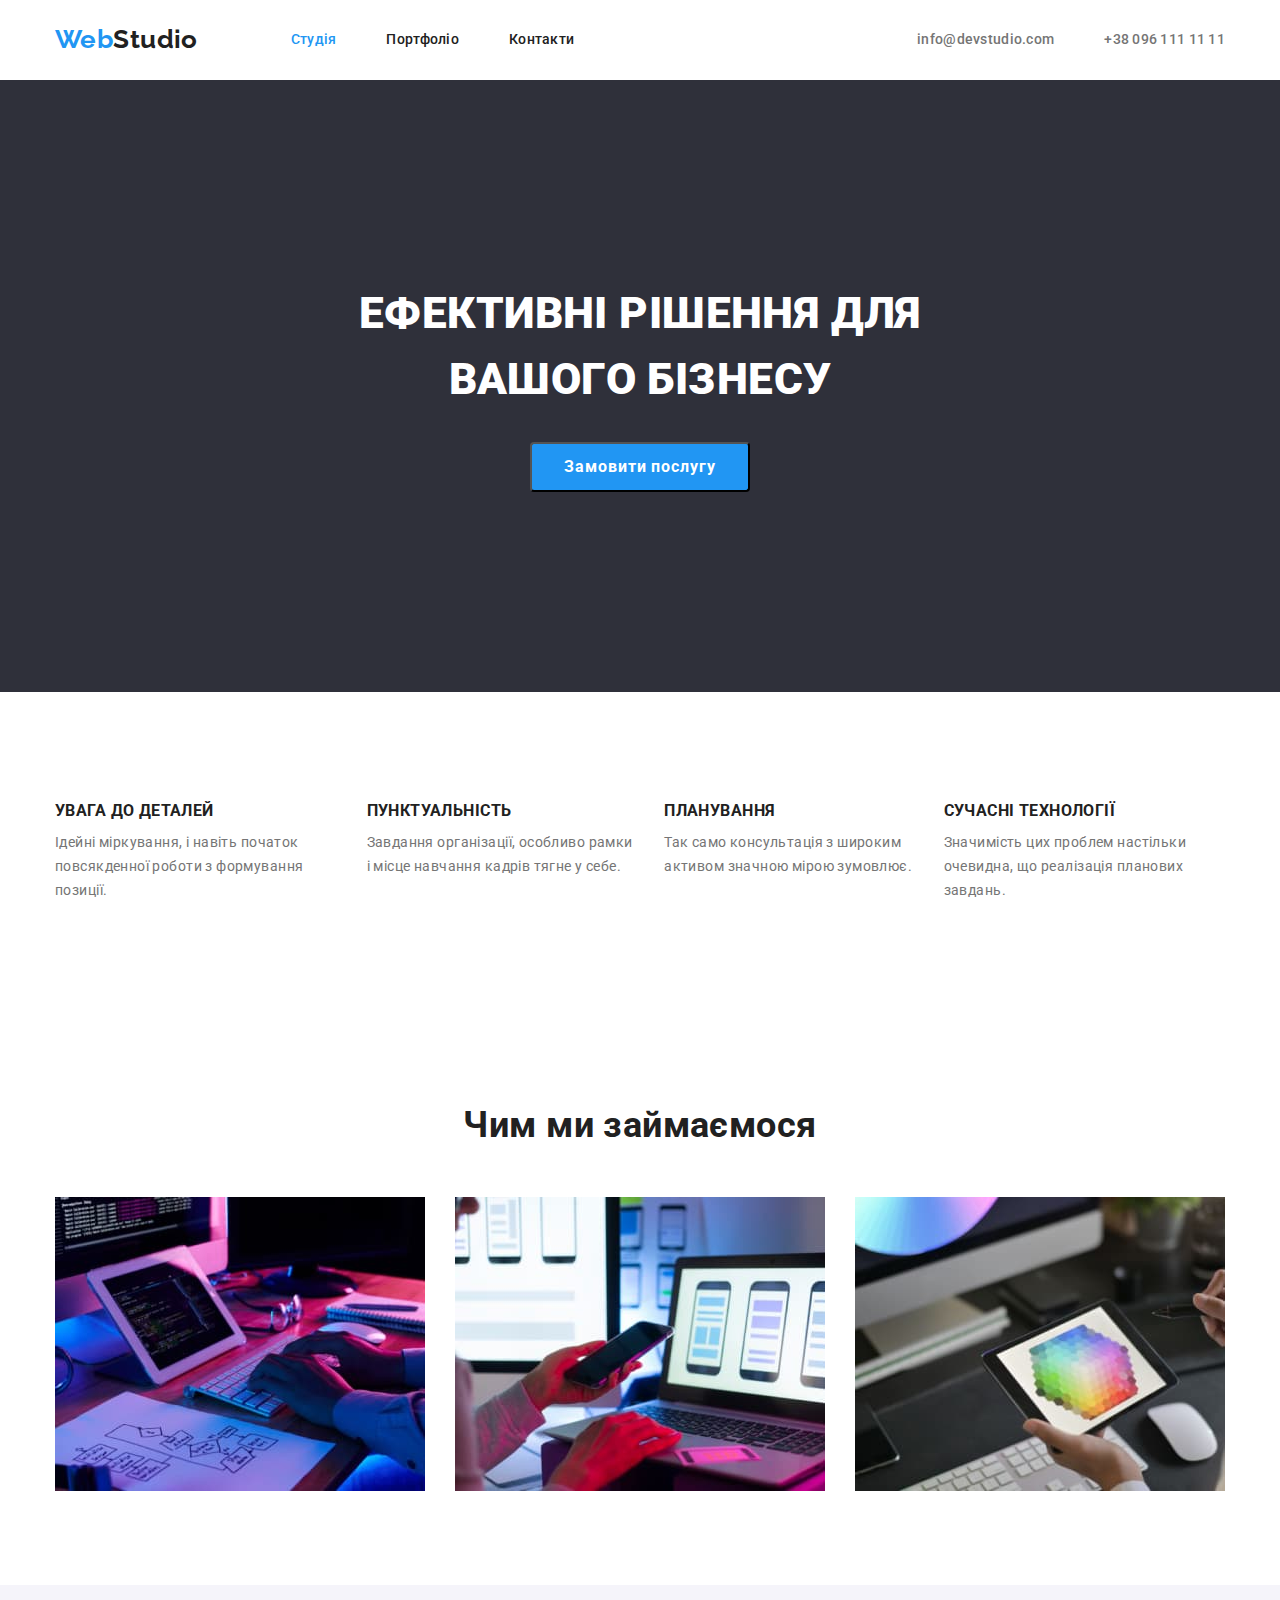
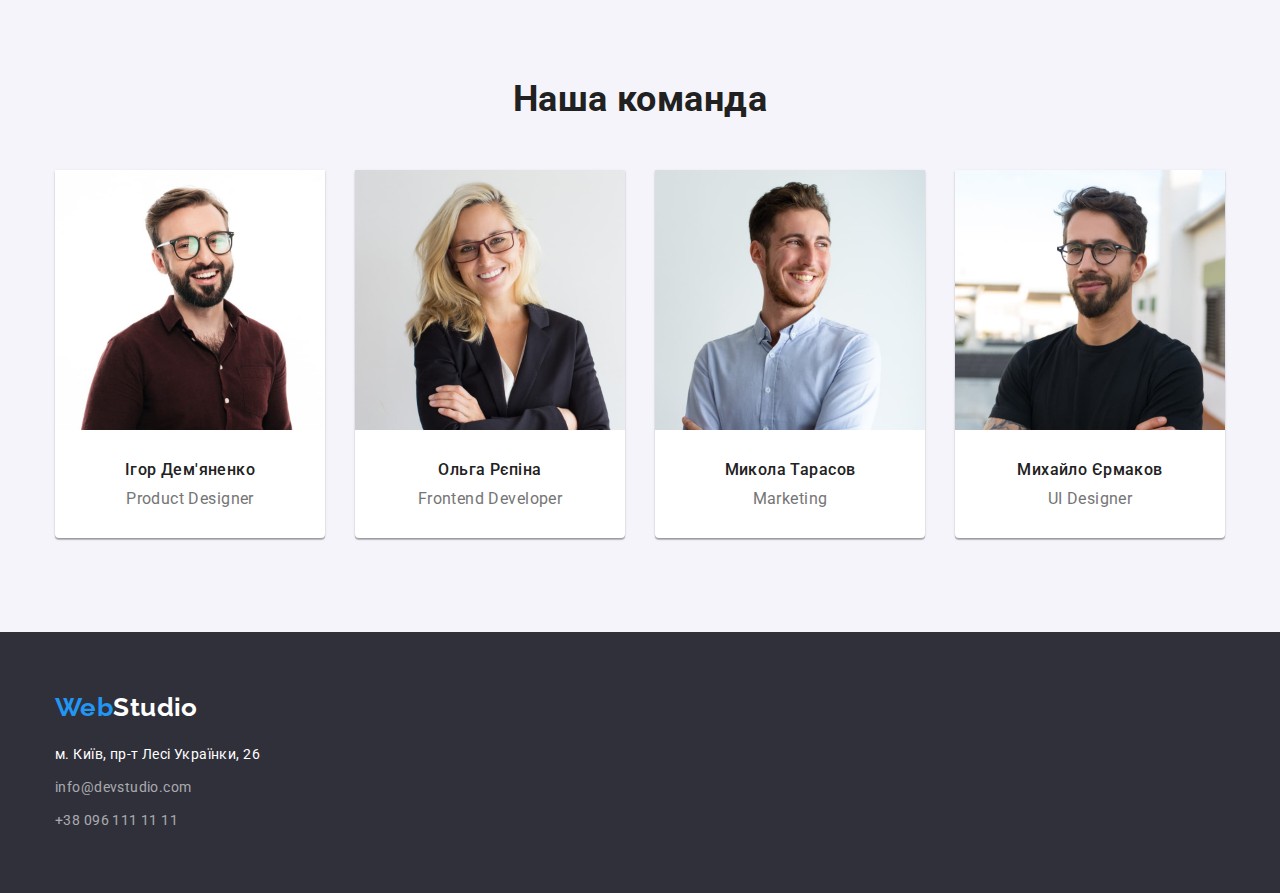
==== commit d0013652: "final1" ====
--- a/index.html
+++ b/index.html
@@ -43,7 +43,7 @@
       <!--Головний банер-->
       <section class="hero">
         <div class="container">
-          <h1 class="hero-text">Ефективні рішення для вашого бізнесу</h1>
+          <h1 class="hero-text">Ефективні рішення для <br> вашого бізнесу</h1>
           <button type="button" class="button">
             <span class="button-text-main">Замовити послугу</span>
           </button>
@@ -157,7 +157,7 @@
         <a href="./index.html" class="logo-footer"> <span class="web-color">Web</span>Studio </a>
         <address class="no-italic">
           <ul class="footer-nav">
-            <li>
+            <li class="footer-item">
               <a
                 href="https://goo.gl/maps/CPtrU1FHBa2aNyZL9"
                 target="_blank"
@@ -167,10 +167,10 @@
                 м. Київ, пр-т Лесі Українки, 26
               </a>
             </li>
-            <li>
+            <li class="footer-item">
               <a href="mailto:info@devstudio.com" class="footer-contact">info@devstudio.com</a>
             </li>
-            <li><a href="tel:+380961111111" class="footer-contact phone">+38 096 111 11 11</a></li>
+            <li class="footer-item"><a href="tel:+380961111111" class="footer-contact phone">+38 096 111 11 11</a></li>
           </ul>
         </address>
       </div>
--- a/css/styles.css
+++ b/css/styles.css
@@ -28,9 +28,11 @@
 }
 .container {
   width: 100%;
-  margin: 0 auto;
+  margin-left: auto;
+  margin-right: auto;
   width: 1200px;
-  padding: 0 15px;
+  padding-left: 15px;
+  padding-right: 15px;
 }
 .section-title {
   margin-top: 0;
@@ -58,6 +60,7 @@
   color: var(--background-color);
   background-color: var(--logo-and-hover);
   cursor: pointer;
+  margin-bottom: 200px;
 }
 .button:hover,
 .button:focus {
@@ -91,14 +94,15 @@
   text-align: center;
 }
 .hero-text {
-  margin-top: 0;
-  margin-bottom: 40;
+  padding-top: 200px;
+  margin-top: 0;
+  margin-bottom: 30px;
   font-weight: 900;
   font-size: 44px;
   line-height: 1.5;
   text-transform: uppercase;
   color: var(--background-color);
-
+  display: block;
   /* background-color: tomato; */
 }
 /*логотип сайта*/
@@ -202,6 +206,9 @@
   background-color: var(--background-color);
   width: 270px;
   height: 368px;
+  box-shadow: 0px 1px 3px rgba(0, 0, 0, 0.12), 0px 1px 1px rgba(0, 0, 0, 0.14),
+    0px 2px 1px rgba(0, 0, 0, 0.2);
+  border-radius: 0px 0px 4px 4px;
 }
 .team-header {
   margin-top: 0;
@@ -218,18 +225,37 @@
   font-size: 16px;
   line-height: 1.19;
   text-align: center;
+}
+img {
+  display: block;
+  max-width: 100%;
+  height: auto;
 }
 .team-image {
   margin-bottom: 30px;
   display: block;
 }
 /*сторінка портфоліо*/
-.portfolio-image {
-  margin-bottom: 20px;
-  display: block;
-}
 .portfolio-list .list {
   color: var(--H-and-header);
+}
+.portfolio-list {
+  display: flex;
+  flex-wrap: wrap;
+}
+.portfolio-element {
+  width: calc((100% - 60px) / 3);
+  margin-right: 30px;
+  margin-bottom: 30px;
+  /* width: 370px;
+   */
+  border: 1px solid #eeeeee;
+}
+.portfolio-element:nth-child(3n) {
+  margin-right: 0;
+}
+.portfolio-element:nth-last-child(-n + 3) {
+  margin-bottom: 0;
 }
 .button-portfolio {
   padding: 6px 25px;
@@ -260,18 +286,30 @@
   line-height: 2;
   letter-spacing: 0.06em;
   color: var(--H-and-header);
-  margin-top: 0;
-  margin-bottom: 4px;
-  background-color: tomato;
+}
+.portfolio-header {
+  margin-top: 20px;
+  margin-right: 24px;
+  margin-bottom: 20px;
+  margin-left: 24px;
 }
 .content-portfolio {
-  font-size: 16px;
-  line-height: 1.19;
-  margin-top: 0;
+  margin-top: 20px;
+  margin-right: 24px;
   margin-bottom: 20px;
+  margin-left: 24px;
+}
+.content-portfolio {
+  font-size: 16px;
+  line-height: 1.19;
 }
 .list-filters {
-  margin-bottom: 34px;
+  display: flex;
+  justify-content: center;
+  margin-bottom: 50px;
+}
+.list-filters .filters-item + .filters-item {
+  margin-left: 8px;
 }
 /*footer*/
 /*контакти*/
@@ -280,6 +318,7 @@
   /* padding: 60px 0; */
 }
 .logo-footer {
+  padding-top: 60px;
   margin-top: 0px;
   margin-bottom: 20px;
   color: var(--background-color);
@@ -288,15 +327,22 @@
   font-size: 26px;
   line-height: 1.19;
   text-decoration: none;
+  display: block;
 }
 .footer-nav {
   list-style: none;
   padding: 0;
   margin: 0;
 }
+.footer-item {
+  margin-top: 0;
+  margin-bottom: 9px;
+}
+.footer-item:last-child {
+  padding-bottom: 60px;
+  margin-bottom: 0px;
+}
 .google-adress {
-  padding-top: 0;
-  padding-bottom: 9px;
   line-height: 1.71;
   color: var(--background-color);
   text-decoration: none;
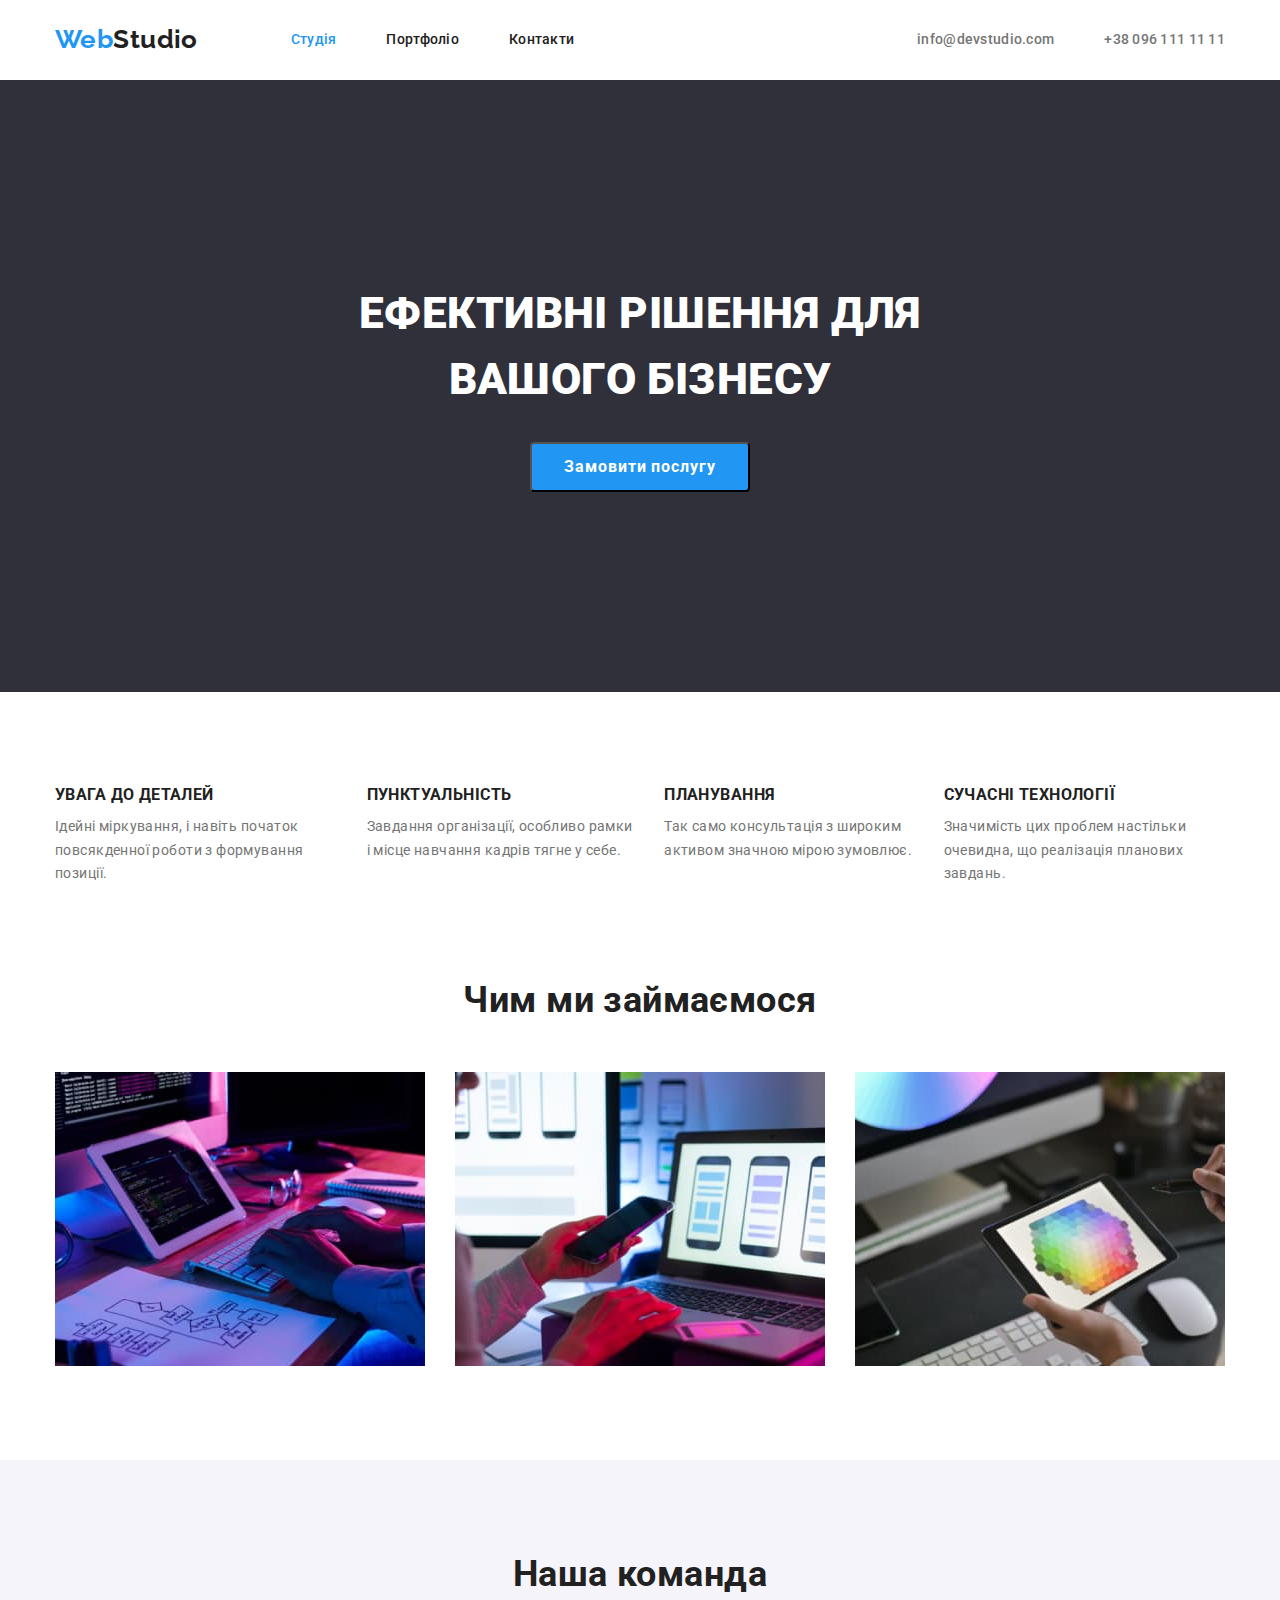
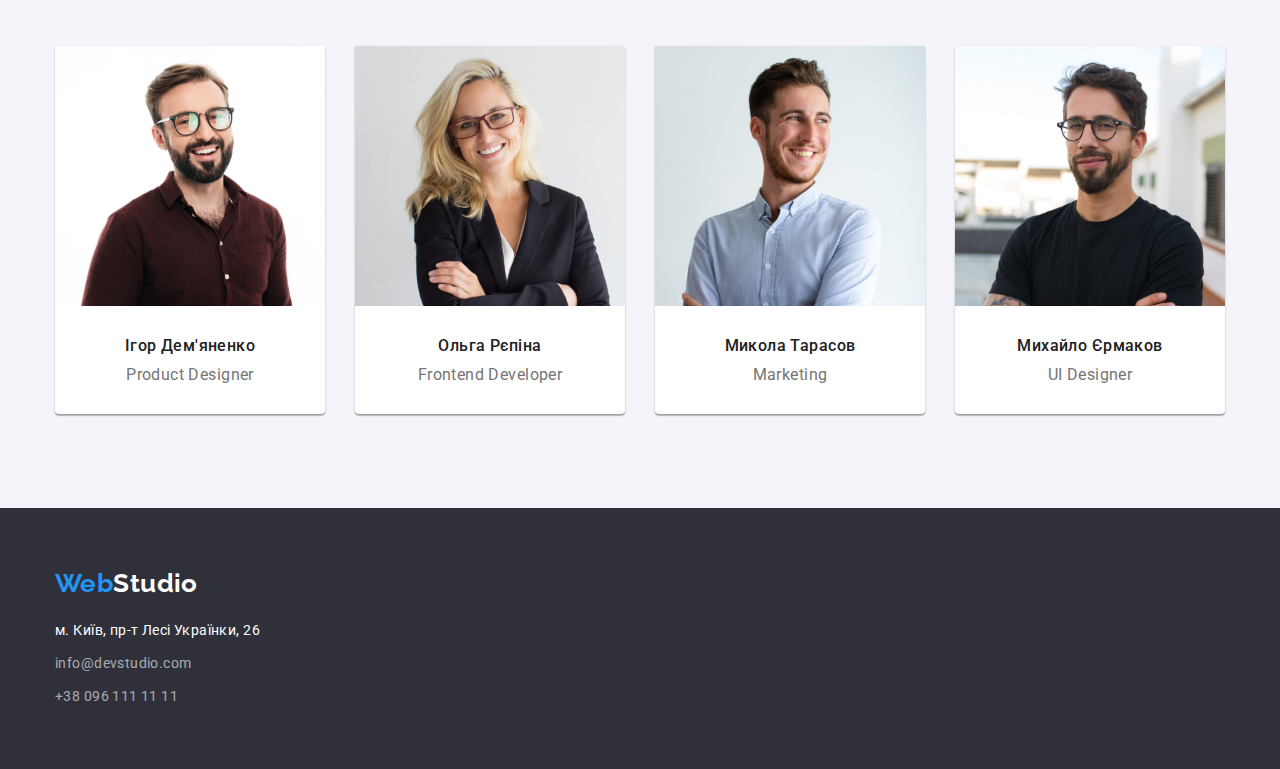
==== commit 88d1bb35: "final4" ====
--- a/index.html
+++ b/index.html
@@ -43,14 +43,14 @@
       <!--Головний банер-->
       <section class="hero">
         <div class="container">
-          <h1 class="hero-text">Ефективні рішення для <br> вашого бізнесу</h1>
+          <h1 class="hero-text">Ефективні рішення для вашого бізнесу</h1>
           <button type="button" class="button">
             <span class="button-text-main">Замовити послугу</span>
           </button>
         </div>
       </section>
       <!--Наші переваги-->
-      <section class="section">
+      <section class="section our-features">
         <div class="container">
           <h2 class="section-title visually-hidden">Наші переваги</h2>
           <ul class="feature-list list">
--- a/css/styles.css
+++ b/css/styles.css
@@ -16,18 +16,31 @@
   font-size: 14px;
   letter-spacing: 0.03em;
 }
+h1,
+h2,
+h3,
+h4,
+h5,
+h6,
+p,
+ul {
+  margin: 0;
+  padding: 0;
+}
 /*загальні класи*/
 .section {
   padding-top: 94px;
   padding-bottom: 94px;
 }
+.our-features {
+  padding-bottom: 0px;
+}
 .list {
   list-style: none;
   padding: 0;
   margin: 0;
 }
 .container {
-  width: 100%;
   margin-left: auto;
   margin-right: auto;
   width: 1200px;
@@ -60,7 +73,6 @@
   color: var(--background-color);
   background-color: var(--logo-and-hover);
   cursor: pointer;
-  margin-bottom: 200px;
 }
 .button:hover,
 .button:focus {
@@ -92,9 +104,11 @@
 .hero {
   background: var(--background-color-secondary);
   text-align: center;
+  padding-top: 200px;
+  padding-bottom: 200px;
 }
 .hero-text {
-  padding-top: 200px;
+  width: 696px;
   margin-top: 0;
   margin-bottom: 30px;
   font-weight: 900;
@@ -103,6 +117,8 @@
   text-transform: uppercase;
   color: var(--background-color);
   display: block;
+    margin-right: auto;
+  margin-left: auto;
   /* background-color: tomato; */
 }
 /*логотип сайта*/
@@ -211,7 +227,7 @@
   border-radius: 0px 0px 4px 4px;
 }
 .team-header {
-  margin-top: 0;
+  margin-top: 30px;
   margin-bottom: 10px;
   color: var(--H-and-header);
   font-weight: 500;
@@ -221,7 +237,7 @@
 }
 .team-text {
   margin-top: 0;
-  margin-bottom: 30px;
+  padding-bottom: 30px;
   font-size: 16px;
   line-height: 1.19;
   text-align: center;
@@ -232,10 +248,18 @@
   height: auto;
 }
 .team-image {
-  margin-bottom: 30px;
   display: block;
 }
 /*сторінка портфоліо*/
+.content-card {
+  padding-top: 20px;
+  padding-right: 24px;
+  padding-bottom: 20px;
+  padding-left: 24px;
+  border-left: 1px solid #eeeeee;
+  border-right: 1px solid #eeeeee;
+  border-bottom: 1px solid #eeeeee;
+}
 .portfolio-list .list {
   color: var(--H-and-header);
 }
@@ -249,7 +273,7 @@
   margin-bottom: 30px;
   /* width: 370px;
    */
-  border: 1px solid #eeeeee;
+  /* border: 1px solid #eeeeee; */
 }
 .portfolio-element:nth-child(3n) {
   margin-right: 0;
@@ -260,12 +284,11 @@
 .button-portfolio {
   padding: 6px 25px;
   border-radius: 4px;
-  min-width: 73px;
-  min-height: 38px;
   background-color: var(--button-no-active);
   color: var(--H-and-header);
   cursor: pointer;
   text-align: center;
+  border-color: transparent;
 }
 .btn-text-portfolio {
   font-weight: 500;
@@ -288,16 +311,7 @@
   color: var(--H-and-header);
 }
 .portfolio-header {
-  margin-top: 20px;
-  margin-right: 24px;
   margin-bottom: 20px;
-  margin-left: 24px;
-}
-.content-portfolio {
-  margin-top: 20px;
-  margin-right: 24px;
-  margin-bottom: 20px;
-  margin-left: 24px;
 }
 .content-portfolio {
   font-size: 16px;
@@ -316,9 +330,10 @@
 .pidval {
   background-color: var(--background-color-secondary);
   /* padding: 60px 0; */
+  padding-top: 60px;
+  padding-bottom: 60px;
 }
 .logo-footer {
-  padding-top: 60px;
   margin-top: 0px;
   margin-bottom: 20px;
   color: var(--background-color);
@@ -339,7 +354,6 @@
   margin-bottom: 9px;
 }
 .footer-item:last-child {
-  padding-bottom: 60px;
   margin-bottom: 0px;
 }
 .google-adress {
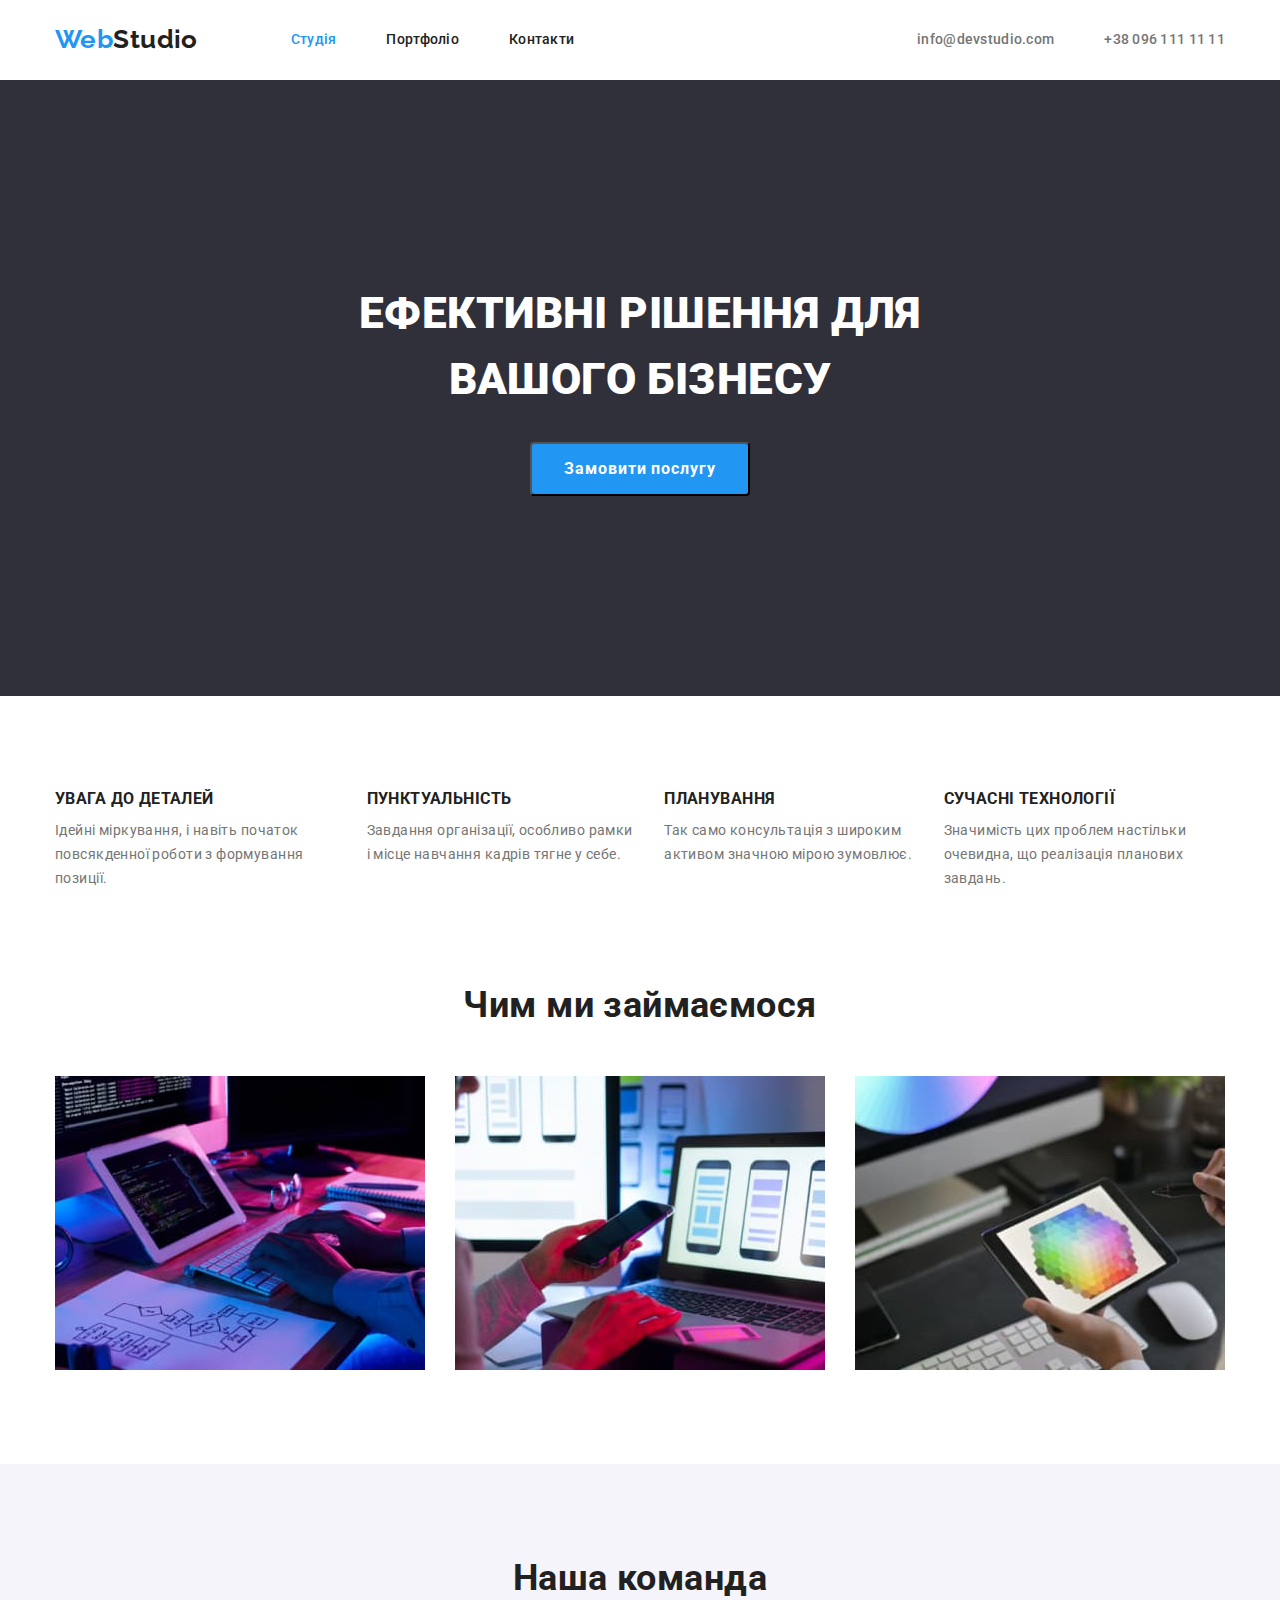
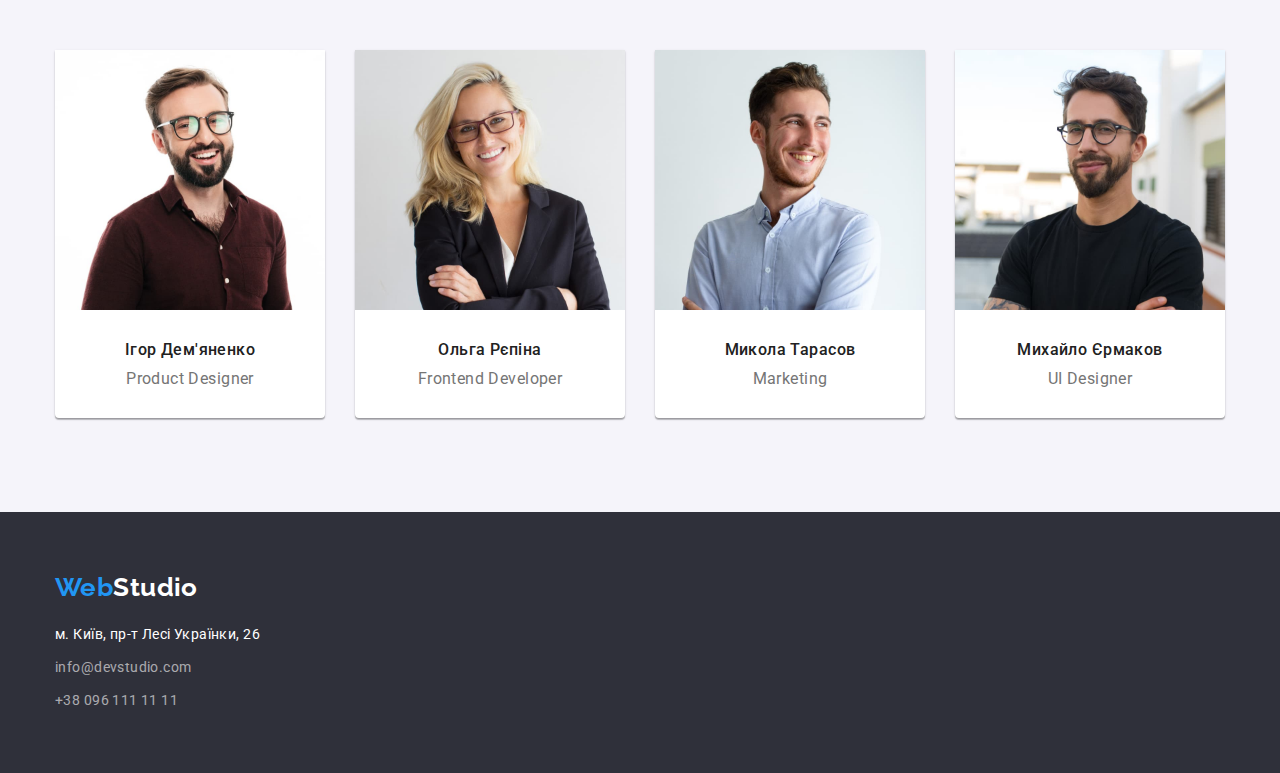
==== commit 0fdb8230: "final6" ====
--- a/index.html
+++ b/index.html
@@ -170,7 +170,9 @@
             <li class="footer-item">
               <a href="mailto:info@devstudio.com" class="footer-contact">info@devstudio.com</a>
             </li>
-            <li class="footer-item"><a href="tel:+380961111111" class="footer-contact phone">+38 096 111 11 11</a></li>
+            <li class="footer-item">
+              <a href="tel:+380961111111" class="footer-contact phone">+38 096 111 11 11</a>
+            </li>
           </ul>
         </address>
       </div>
--- a/css/styles.css
+++ b/css/styles.css
@@ -82,7 +82,7 @@
 .button-text-main {
   font-weight: 700;
   font-size: 16px;
-  line-height: 1, 88;
+  line-height: 1.88;
   letter-spacing: 0.06em;
 }
 .visually-hidden {
@@ -117,7 +117,7 @@
   text-transform: uppercase;
   color: var(--background-color);
   display: block;
-    margin-right: auto;
+  margin-right: auto;
   margin-left: auto;
   /* background-color: tomato; */
 }
@@ -227,7 +227,7 @@
   border-radius: 0px 0px 4px 4px;
 }
 .team-header {
-  margin-top: 30px;
+  padding-top: 30px;
   margin-bottom: 10px;
   color: var(--H-and-header);
   font-weight: 500;
@@ -271,9 +271,6 @@
   width: calc((100% - 60px) / 3);
   margin-right: 30px;
   margin-bottom: 30px;
-  /* width: 370px;
-   */
-  /* border: 1px solid #eeeeee; */
 }
 .portfolio-element:nth-child(3n) {
   margin-right: 0;
@@ -289,11 +286,12 @@
   cursor: pointer;
   text-align: center;
   border-color: transparent;
+  line-height: 1.875;
 }
 .btn-text-portfolio {
   font-weight: 500;
   font-size: 16px;
-  line-height: 1, 63;
+  line-height: 1.63;
   letter-spacing: 0.03em;
 }
 .button-portfolio:hover,
@@ -309,6 +307,7 @@
   line-height: 2;
   letter-spacing: 0.06em;
   color: var(--H-and-header);
+  margin-bottom: 4px;
 }
 .portfolio-header {
   margin-bottom: 20px;
